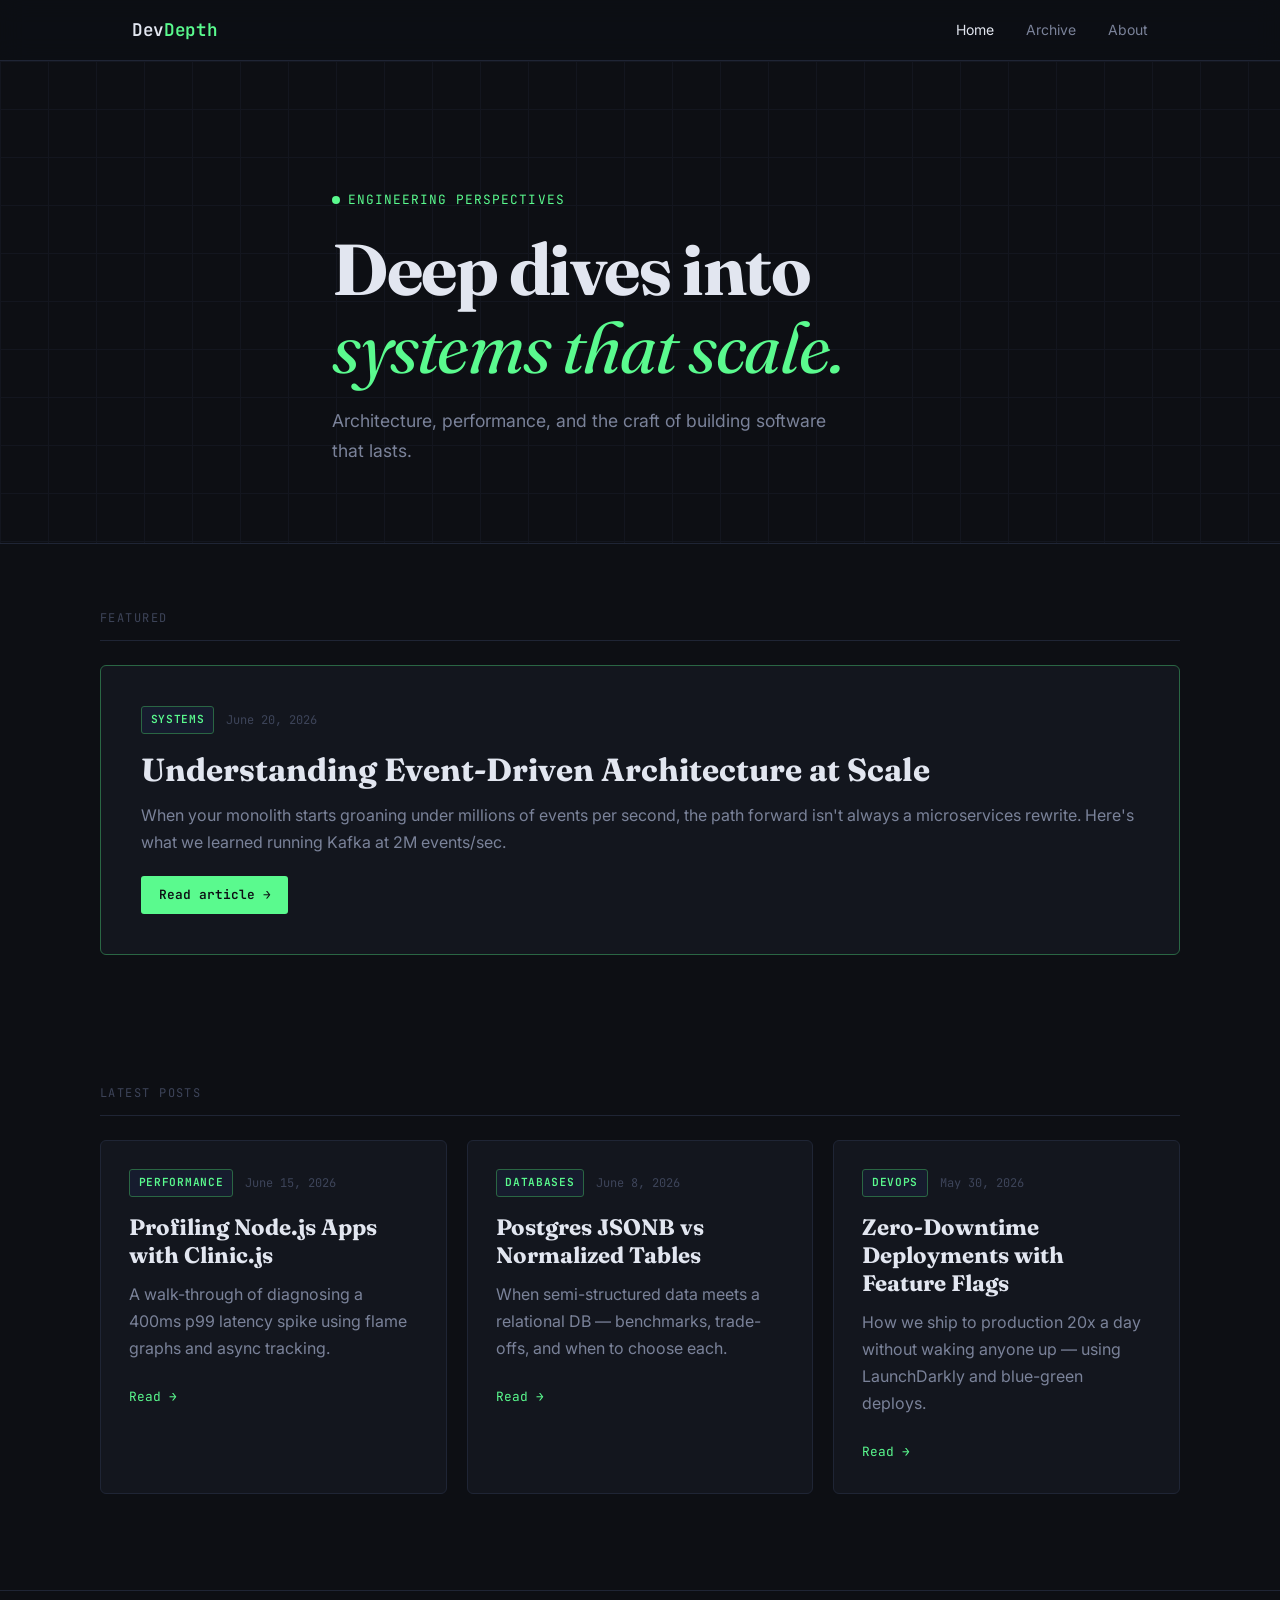
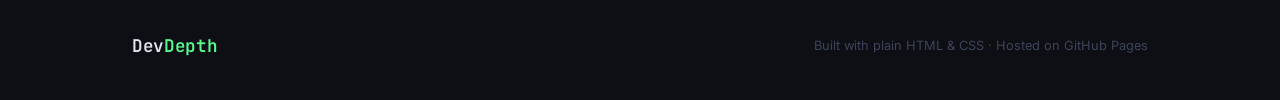
==== index.html @ 4b36f2d3 "draft_Version" ====
<!DOCTYPE html>
<html lang="en">
<head>
  <meta charset="UTF-8" />
  <meta name="viewport" content="width=device-width, initial-scale=1.0" />
  <title>DevDepth — Technical Blog</title>
  <link rel="stylesheet" href="assets/css/main.css" />
  <link rel="preconnect" href="https://fonts.googleapis.com" />
  <link href="https://fonts.googleapis.com/css2?family=JetBrains+Mono:wght@400;600&family=Inter:wght@400;500;600&family=Fraunces:ital,wght@0,700;1,400&display=swap" rel="stylesheet" />
</head>
<body>

  <!-- NAV -->
  <header class="site-header">
    <nav class="nav container">
      <a href="index.html" class="nav-logo">Dev<span>Depth</span></a>
      <ul class="nav-links">
        <li><a href="index.html" class="active">Home</a></li>
        <li><a href="archive.html">Archive</a></li>
        <li><a href="about.html">About</a></li>
      </ul>
    </nav>
  </header>

  <!-- HERO -->
  <section class="hero">
    <div class="container hero-inner">
      <p class="hero-eyebrow"><span class="dot"></span> Engineering perspectives</p>
      <h1 class="hero-title">Deep dives into<br /><em>systems that scale.</em></h1>
      <p class="hero-sub">Architecture, performance, and the craft of building software that lasts.</p>
    </div>
  </section>

  <!-- FEATURED POST -->
  <section class="section container">
    <p class="section-label">Featured</p>
    <article class="post-card post-card--featured">
      <div class="post-card__meta">
        <span class="tag">Systems</span>
        <span class="post-date">June 20, 2026</span>
      </div>
      <h2 class="post-card__title">
        <a href="posts/getting-started.html">Understanding Event-Driven Architecture at Scale</a>
      </h2>
      <p class="post-card__excerpt">
        When your monolith starts groaning under millions of events per second, the path forward isn't always a microservices rewrite. Here's what we learned running Kafka at 2M events/sec.
      </p>
      <a href="posts/getting-started.html" class="btn-read">Read article →</a>
    </article>
  </section>

  <!-- POST GRID -->
  <section class="section container">
    <p class="section-label">Latest posts</p>
    <div class="post-grid" id="post-grid">

      <article class="post-card">
        <div class="post-card__meta">
          <span class="tag">Performance</span>
          <span class="post-date">June 15, 2026</span>
        </div>
        <h3 class="post-card__title"><a href="posts/getting-started.html">Profiling Node.js Apps with Clinic.js</a></h3>
        <p class="post-card__excerpt">A walk-through of diagnosing a 400ms p99 latency spike using flame graphs and async tracking.</p>
        <a href="posts/getting-started.html" class="post-link">Read →</a>
      </article>

      <article class="post-card">
        <div class="post-card__meta">
          <span class="tag">Databases</span>
          <span class="post-date">June 8, 2026</span>
        </div>
        <h3 class="post-card__title"><a href="posts/getting-started.html">Postgres JSONB vs Normalized Tables</a></h3>
        <p class="post-card__excerpt">When semi-structured data meets a relational DB — benchmarks, trade-offs, and when to choose each.</p>
        <a href="posts/getting-started.html" class="post-link">Read →</a>
      </article>

      <article class="post-card">
        <div class="post-card__meta">
          <span class="tag">DevOps</span>
          <span class="post-date">May 30, 2026</span>
        </div>
        <h3 class="post-card__title"><a href="posts/getting-started.html">Zero-Downtime Deployments with Feature Flags</a></h3>
        <p class="post-card__excerpt">How we ship to production 20x a day without waking anyone up — using LaunchDarkly and blue-green deploys.</p>
        <a href="posts/getting-started.html" class="post-link">Read →</a>
      </article>

    </div>
  </section>

  <footer class="site-footer">
    <div class="container footer-inner">
      <span class="nav-logo">Dev<span>Depth</span></span>
      <p>Built with plain HTML &amp; CSS · Hosted on GitHub Pages</p>
    </div>
  </footer>

  <script src="assets/js/main.js"></script>
</body>
</html>
---- assets/css/main.css ----
/* ─── TOKENS ─────────────────────────────────────────────── */
:root {
  --bg:        #0d0f14;
  --bg-card:   #13161e;
  --bg-hover:  #1a1e29;
  --border:    #1f2535;
  --accent:    #5afa8e;   /* terminal green — the signature */
  --accent-dim:#2a6644;
  --text:      #e2e6f0;
  --text-muted:#7a8299;
  --text-faint:#3d4459;
  --tag-bg:    #161c2e;

  --font-display: 'Fraunces', Georgia, serif;
  --font-body:    'Inter', system-ui, sans-serif;
  --font-mono:    'JetBrains Mono', 'Fira Code', monospace;

  --radius: 6px;
  --max-w:  1080px;
  --gap:    clamp(1rem, 3vw, 2rem);
}

/* ─── RESET ──────────────────────────────────────────────── */
*, *::before, *::after { box-sizing: border-box; margin: 0; padding: 0; }
html { scroll-behavior: smooth; }
body {
  background: var(--bg);
  color: var(--text);
  font-family: var(--font-body);
  font-size: 1rem;
  line-height: 1.7;
  -webkit-font-smoothing: antialiased;
}
a { color: inherit; text-decoration: none; }
img, video { max-width: 100%; display: block; }

/* ─── LAYOUT ─────────────────────────────────────────────── */
.container { max-width: var(--max-w); margin: 0 auto; padding: 0 var(--gap); }
.section    { padding: 4rem 0; }

/* ─── NAV ────────────────────────────────────────────────── */
.site-header {
  position: sticky; top: 0; z-index: 100;
  border-bottom: 1px solid var(--border);
  background: rgba(13,15,20,.85);
  backdrop-filter: blur(12px);
}
.nav {
  display: flex; align-items: center; justify-content: space-between;
  height: 60px;
}
.nav-logo {
  font-family: var(--font-mono);
  font-weight: 600;
  font-size: 1.1rem;
  letter-spacing: -.02em;
  color: var(--text);
}
.nav-logo span { color: var(--accent); }
.nav-links { display: flex; gap: 2rem; list-style: none; }
.nav-links a {
  font-size: .875rem;
  color: var(--text-muted);
  transition: color .2s;
}
.nav-links a:hover,
.nav-links a.active { color: var(--text); }

/* ─── HERO ───────────────────────────────────────────────── */
.hero {
  padding: clamp(4rem, 10vw, 8rem) 0 clamp(3rem, 6vw, 5rem);
  border-bottom: 1px solid var(--border);
  position: relative;
  overflow: hidden;
}
/* subtle grid texture — the one aesthetic risk */
.hero::before {
  content: '';
  position: absolute; inset: 0;
  background-image:
    linear-gradient(var(--border) 1px, transparent 1px),
    linear-gradient(90deg, var(--border) 1px, transparent 1px);
  background-size: 48px 48px;
  opacity: .35;
  pointer-events: none;
}
.hero-inner { position: relative; max-width: 680px; }
.hero-eyebrow {
  display: flex; align-items: center; gap: .5rem;
  font-family: var(--font-mono);
  font-size: .8rem;
  color: var(--accent);
  letter-spacing: .08em;
  text-transform: uppercase;
  margin-bottom: 1.25rem;
}
.dot {
  width: 8px; height: 8px; border-radius: 50%;
  background: var(--accent);
  animation: pulse 2s ease-in-out infinite;
}
@keyframes pulse {
  0%, 100% { opacity: 1; transform: scale(1); }
  50%       { opacity: .5; transform: scale(.8); }
}
.hero-title {
  font-family: var(--font-display);
  font-size: clamp(2.5rem, 6vw, 4.5rem);
  font-weight: 700;
  line-height: 1.08;
  letter-spacing: -.02em;
  color: var(--text);
  margin-bottom: 1.25rem;
}
.hero-title em {
  font-style: italic;
  font-weight: 400;
  color: var(--accent);
}
.hero-sub {
  font-size: 1.1rem;
  color: var(--text-muted);
  max-width: 500px;
}

/* ─── SECTION LABEL ──────────────────────────────────────── */
.section-label {
  font-family: var(--font-mono);
  font-size: .75rem;
  letter-spacing: .12em;
  text-transform: uppercase;
  color: var(--text-faint);
  margin-bottom: 1.5rem;
  padding-bottom: .75rem;
  border-bottom: 1px solid var(--border);
}

/* ─── TAGS ───────────────────────────────────────────────── */
.tag {
  display: inline-block;
  font-family: var(--font-mono);
  font-size: .7rem;
  font-weight: 600;
  letter-spacing: .06em;
  text-transform: uppercase;
  padding: .2rem .55rem;
  border-radius: 3px;
  background: var(--tag-bg);
  color: var(--accent);
  border: 1px solid var(--accent-dim);
}

/* ─── POST CARDS ─────────────────────────────────────────── */
.post-card {
  background: var(--bg-card);
  border: 1px solid var(--border);
  border-radius: var(--radius);
  padding: 1.75rem;
  transition: border-color .2s, background .2s, transform .2s;
}
.post-card:hover {
  border-color: var(--accent-dim);
  background: var(--bg-hover);
  transform: translateY(-2px);
}
.post-card--featured {
  border-color: var(--accent-dim);
  padding: 2.5rem;
  margin-bottom: 0;
}
.post-card__meta {
  display: flex; align-items: center; gap: .75rem;
  margin-bottom: 1rem;
}
.post-date {
  font-family: var(--font-mono);
  font-size: .75rem;
  color: var(--text-faint);
}
.post-card__title {
  font-family: var(--font-display);
  font-size: 1.4rem;
  font-weight: 700;
  line-height: 1.25;
  margin-bottom: .75rem;
}
.post-card--featured .post-card__title { font-size: clamp(1.5rem, 3vw, 2rem); }
.post-card__title a { transition: color .2s; }
.post-card__title a:hover { color: var(--accent); }
.post-card__excerpt { color: var(--text-muted); margin-bottom: 1.25rem; }

.btn-read {
  display: inline-block;
  font-family: var(--font-mono);
  font-size: .8rem;
  font-weight: 600;
  color: var(--bg);
  background: var(--accent);
  padding: .5rem 1.1rem;
  border-radius: 3px;
  transition: opacity .2s;
}
.btn-read:hover { opacity: .85; }

.post-link {
  font-family: var(--font-mono);
  font-size: .8rem;
  color: var(--accent);
  transition: letter-spacing .2s;
}
.post-link:hover { letter-spacing: .04em; }

/* ─── POST GRID ──────────────────────────────────────────── */
.post-grid {
  display: grid;
  grid-template-columns: repeat(auto-fill, minmax(300px, 1fr));
  gap: 1.25rem;
}

/* ─── FOOTER ─────────────────────────────────────────────── */
.site-footer {
  border-top: 1px solid var(--border);
  padding: 2.5rem 0;
  margin-top: 2rem;
}
.footer-inner {
  display: flex; align-items: center; justify-content: space-between;
  flex-wrap: wrap; gap: 1rem;
}
.footer-inner p { font-size: .8rem; color: var(--text-faint); }

/* ─── ARTICLE PAGE ───────────────────────────────────────── */
.article-header {
  padding: 4rem 0 2.5rem;
  border-bottom: 1px solid var(--border);
}
.article-header .tag { margin-bottom: 1rem; display: inline-block; }
.article-title {
  font-family: var(--font-display);
  font-size: clamp(2rem, 5vw, 3.2rem);
  font-weight: 700;
  line-height: 1.12;
  letter-spacing: -.02em;
  margin-bottom: 1rem;
}
.article-meta {
  display: flex; align-items: center; gap: 1.5rem;
  font-family: var(--font-mono);
  font-size: .8rem;
  color: var(--text-muted);
}

/* ─── ARTICLE BODY ───────────────────────────────────────── */
.article-body {
  max-width: 680px;
  margin: 0 auto;
  padding: 3rem var(--gap);
}
.article-body h2 {
  font-family: var(--font-display);
  font-size: 1.6rem;
  margin: 2.5rem 0 .75rem;
  color: var(--text);
}
.article-body h3 {
  font-family: var(--font-display);
  font-size: 1.2rem;
  margin: 2rem 0 .5rem;
  color: var(--text);
}
.article-body p { color: var(--text-muted); margin-bottom: 1.25rem; }
.article-body a { color: var(--accent); text-decoration: underline; text-underline-offset: 3px; }
.article-body ul, .article-body ol { padding-left: 1.5rem; color: var(--text-muted); margin-bottom: 1.25rem; }
.article-body li { margin-bottom: .4rem; }

/* ─── CODE BLOCKS ────────────────────────────────────────── */
.article-body pre {
  background: #090b10;
  border: 1px solid var(--border);
  border-left: 3px solid var(--accent);
  border-radius: var(--radius);
  padding: 1.5rem;
  overflow-x: auto;
  margin: 1.5rem 0;
  position: relative;
}
.article-body pre code {
  font-family: var(--font-mono);
  font-size: .875rem;
  color: #b8c4e0;
  line-height: 1.65;
}
.article-body code:not(pre code) {
  font-family: var(--font-mono);
  font-size: .85em;
  background: #0e1118;
  border: 1px solid var(--border);
  padding: .15em .4em;
  border-radius: 3px;
  color: var(--accent);
}

/* Copy button on code blocks */
.code-wrap { position: relative; }
.copy-btn {
  position: absolute; top: .75rem; right: .75rem;
  font-family: var(--font-mono);
  font-size: .7rem;
  background: var(--bg-hover);
  border: 1px solid var(--border);
  color: var(--text-muted);
  padding: .25rem .6rem;
  border-radius: 3px;
  cursor: pointer;
  transition: color .2s, border-color .2s;
}
.copy-btn:hover { color: var(--accent); border-color: var(--accent-dim); }

/* ─── MEDIA EMBEDS ───────────────────────────────────────── */
.article-body .media-block {
  margin: 2rem 0;
  border-radius: var(--radius);
  overflow: hidden;
  border: 1px solid var(--border);
}
.article-body .media-block img {
  width: 100%;
  object-fit: cover;
}
.article-body .media-block video {
  width: 100%;
  display: block;
  background: #000;
}
.media-caption {
  font-family: var(--font-mono);
  font-size: .75rem;
  color: var(--text-faint);
  padding: .6rem 1rem;
  background: var(--bg-card);
  border-top: 1px solid var(--border);
}
/* Responsive video embed (YouTube/Vimeo) */
.video-embed {
  position: relative;
  padding-bottom: 56.25%;
  height: 0;
  overflow: hidden;
  border-radius: var(--radius);
  border: 1px solid var(--border);
  margin: 2rem 0;
}
.video-embed iframe {
  position: absolute;
  top: 0; left: 0;
  width: 100%; height: 100%;
  border: 0;
}

/* ─── ARCHIVE / ABOUT ────────────────────────────────────── */
.page-header {
  padding: 4rem 0 2.5rem;
  border-bottom: 1px solid var(--border);
}
.page-title {
  font-family: var(--font-display);
  font-size: clamp(2rem, 4vw, 3rem);
  font-weight: 700;
}
.archive-list { list-style: none; padding: 0; }
.archive-item {
  display: flex; align-items: baseline;
  gap: 1rem;
  padding: 1.1rem 0;
  border-bottom: 1px solid var(--border);
  transition: padding-left .2s;
}
.archive-item:hover { padding-left: .5rem; }
.archive-item time {
  font-family: var(--font-mono);
  font-size: .75rem;
  color: var(--text-faint);
  min-width: 90px;
}
.archive-item a { font-size: 1rem; transition: color .2s; }
.archive-item a:hover { color: var(--accent); }

/* ─── RESPONSIVE ─────────────────────────────────────────── */
@media (max-width: 600px) {
  .nav-links { gap: 1.25rem; }
  .post-card--featured { padding: 1.5rem; }
  .footer-inner { flex-direction: column; }
  .post-grid { grid-template-columns: 1fr; }
}

@media (prefers-reduced-motion: reduce) {
  *, *::before, *::after { animation: none !important; transition: none !important; }
}
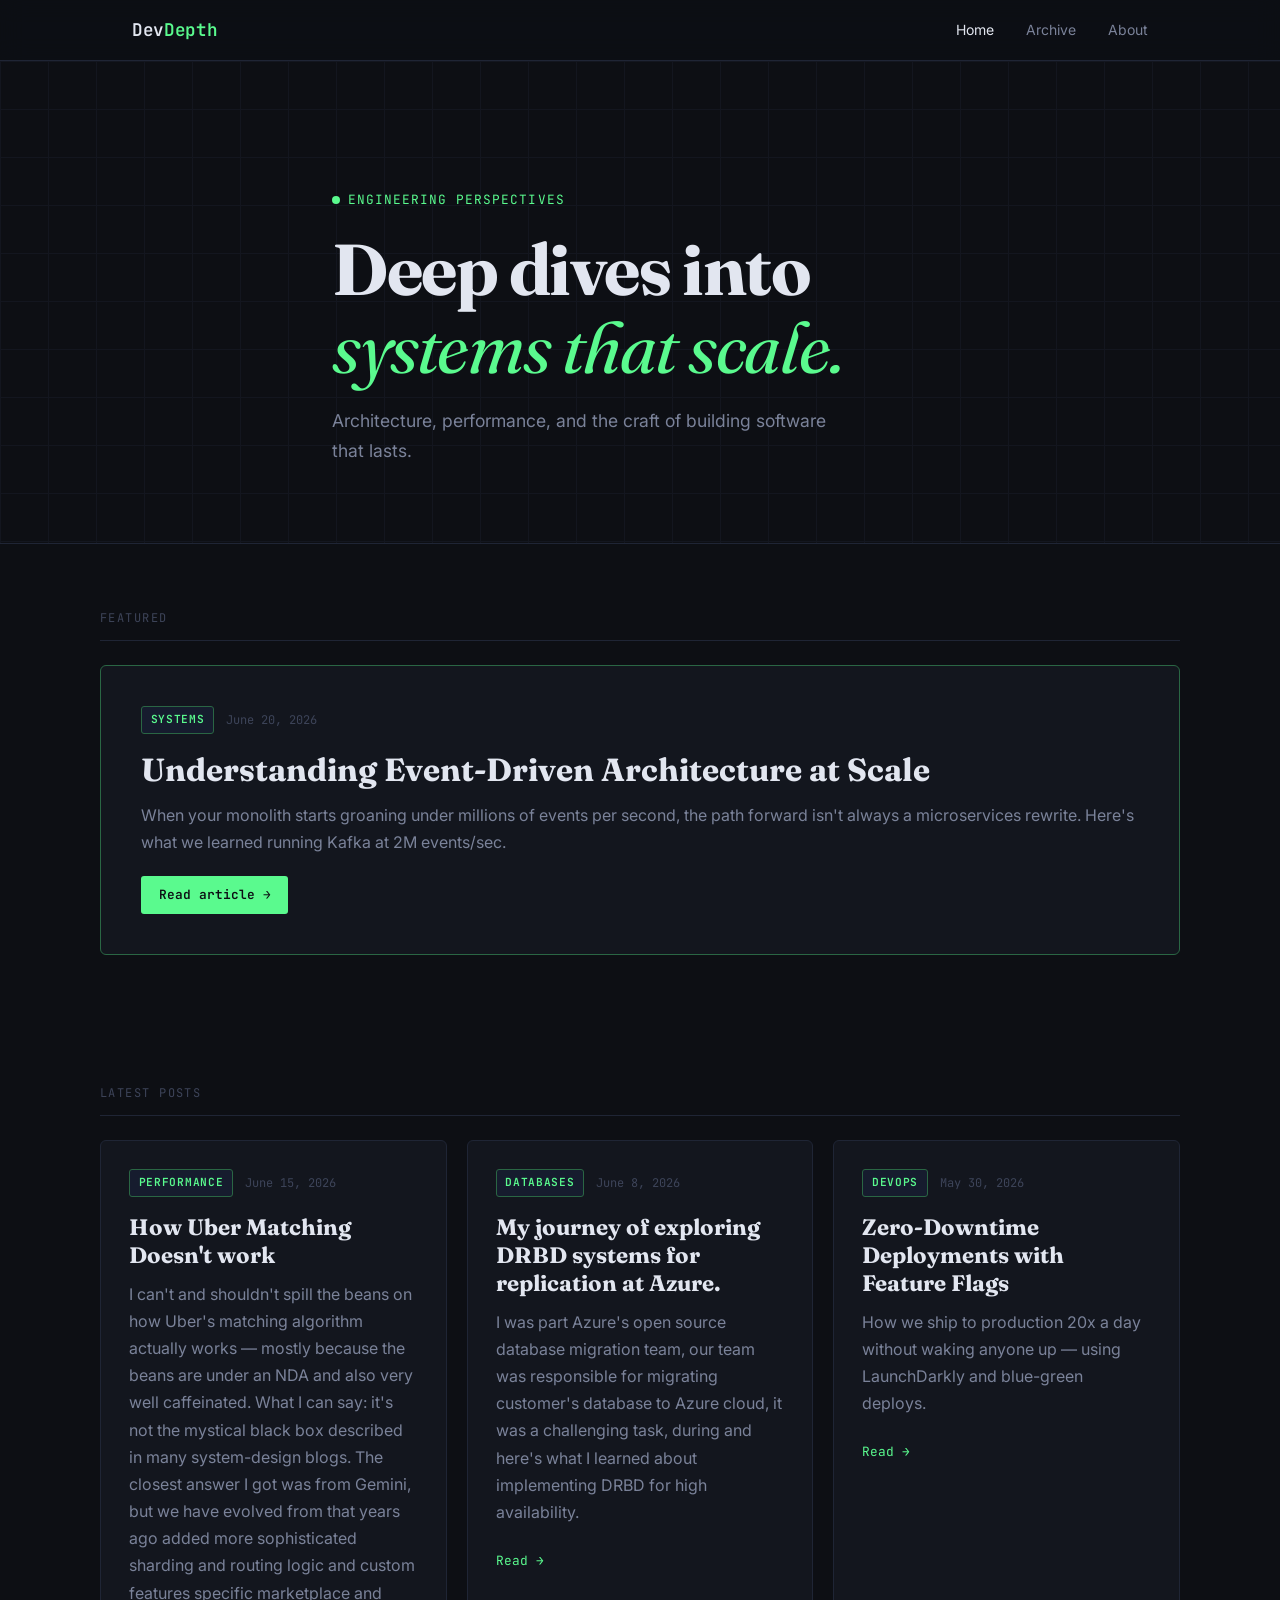
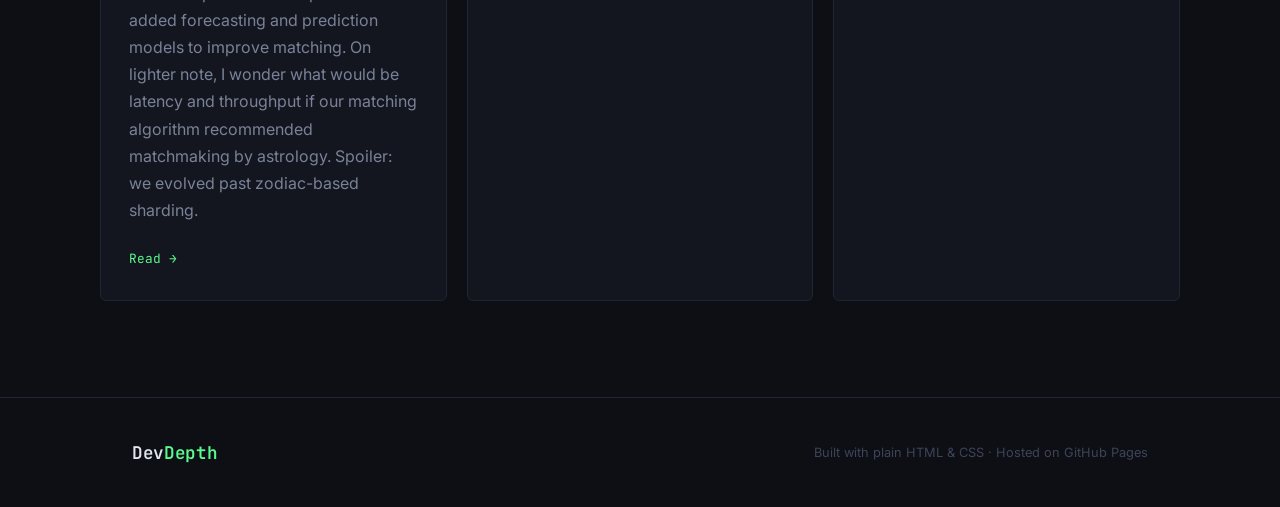
==== commit 4efc801d: "uber bog" ====
--- a/index.html
+++ b/index.html
@@ -59,8 +59,9 @@
           <span class="tag">Performance</span>
           <span class="post-date">June 15, 2026</span>
         </div>
-        <h3 class="post-card__title"><a href="posts/getting-started.html">Profiling Node.js Apps with Clinic.js</a></h3>
-        <p class="post-card__excerpt">A walk-through of diagnosing a 400ms p99 latency spike using flame graphs and async tracking.</p>
+        <h3 class="post-card__title"><a href="posts/getting-started.html">How Uber Matching Doesn't work</a></h3>
+        <p class="post-card__excerpt">I can't and shouldn't spill the beans on how Uber's matching algorithm actually works — mostly because the beans are under an NDA and also very well caffeinated. What I can say: it's not the mystical black box described in many system-design blogs. The closest answer I got was from Gemini, but we have evolved from that years ago added more sophisticated sharding and routing logic and custom features specific marketplace and added forecasting and prediction models to improve matching.
+          On lighter note, I wonder what would be latency and throughput if our matching algorithm recommended matchmaking by astrology. Spoiler: we evolved past zodiac-based sharding.</p>
         <a href="posts/getting-started.html" class="post-link">Read →</a>
       </article>
 
@@ -69,8 +70,10 @@
           <span class="tag">Databases</span>
           <span class="post-date">June 8, 2026</span>
         </div>
-        <h3 class="post-card__title"><a href="posts/getting-started.html">Postgres JSONB vs Normalized Tables</a></h3>
-        <p class="post-card__excerpt">When semi-structured data meets a relational DB — benchmarks, trade-offs, and when to choose each.</p>
+        <h3 class="post-card__title"><a href="posts/getting-started.html">My journey of exploring DRBD systems for replication at Azure.</a></h3>
+        <p class="post-card__excerpt">I was part Azure's open source database migration team, our team was responsible for migrating customer's database to Azure cloud, it was a challenging task,
+        during 
+          and here's what I learned about implementing DRBD for high availability.</p>
         <a href="posts/getting-started.html" class="post-link">Read →</a>
       </article>
 
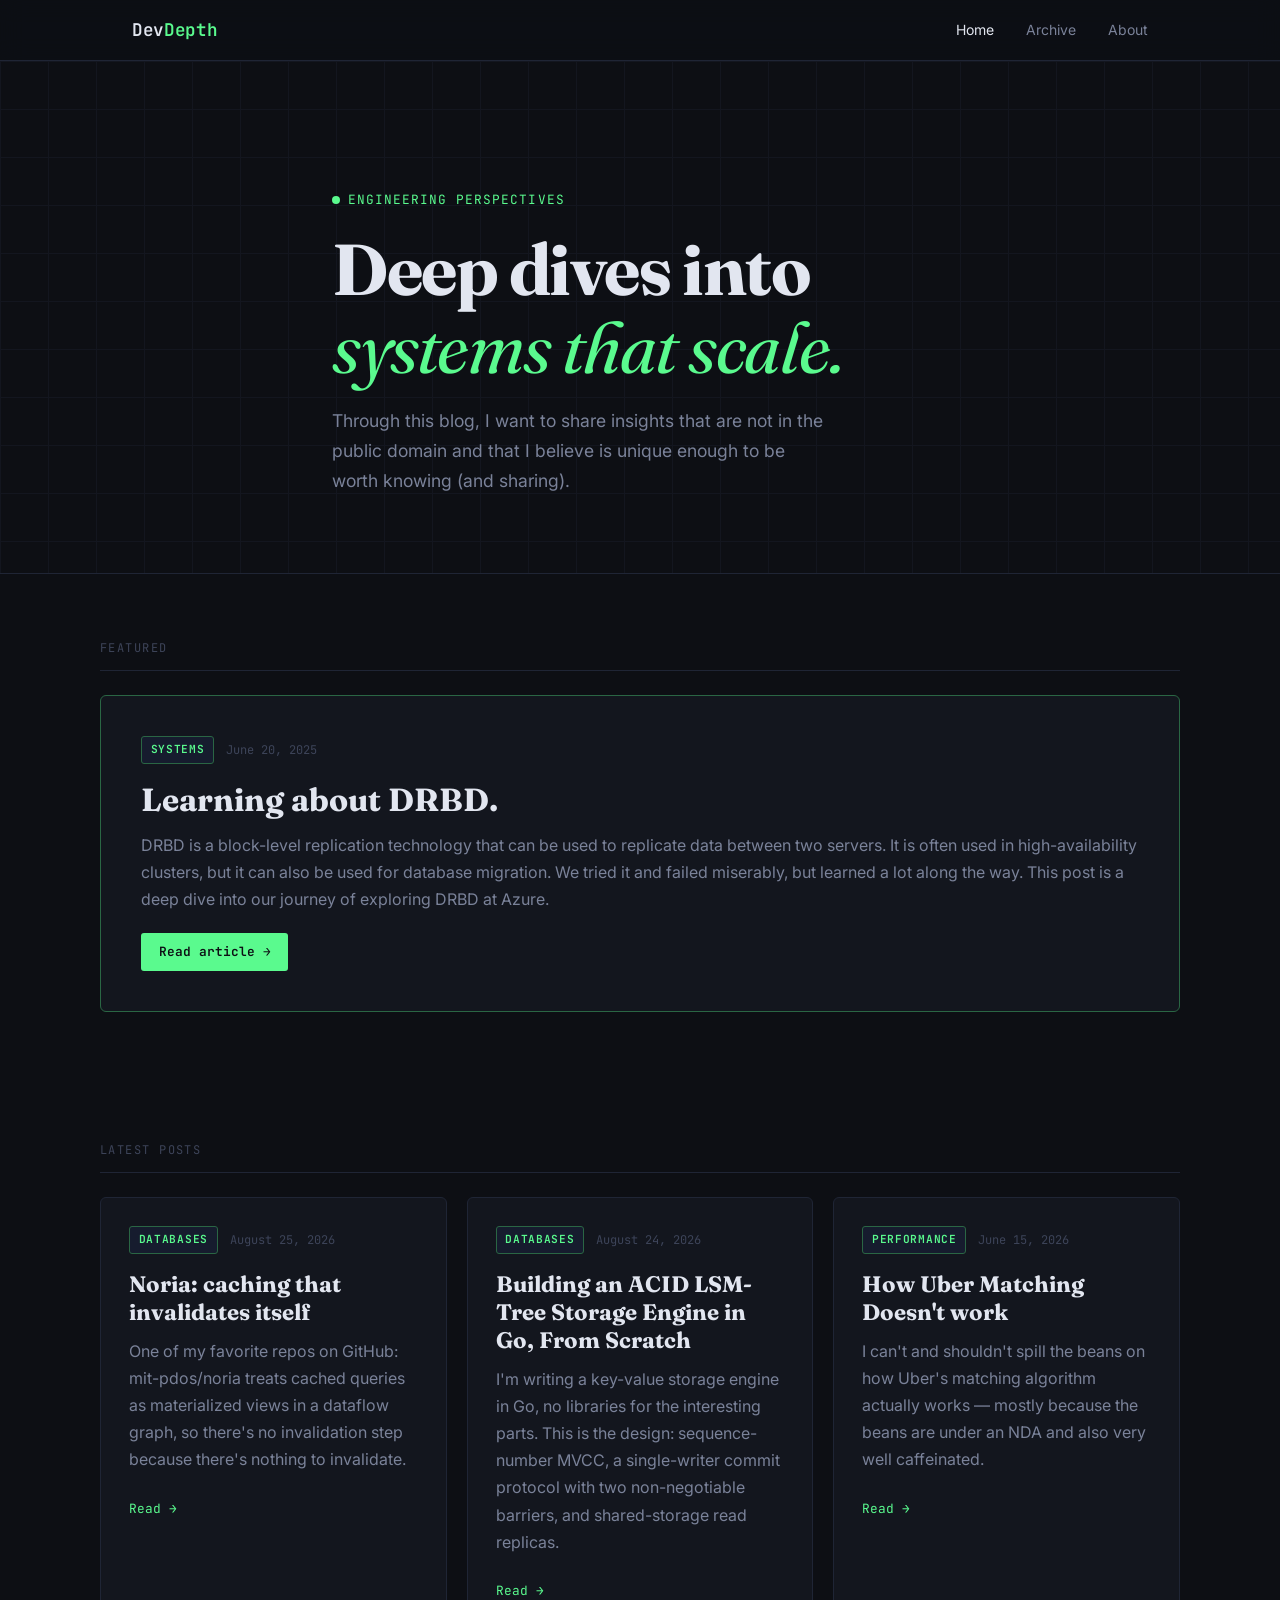
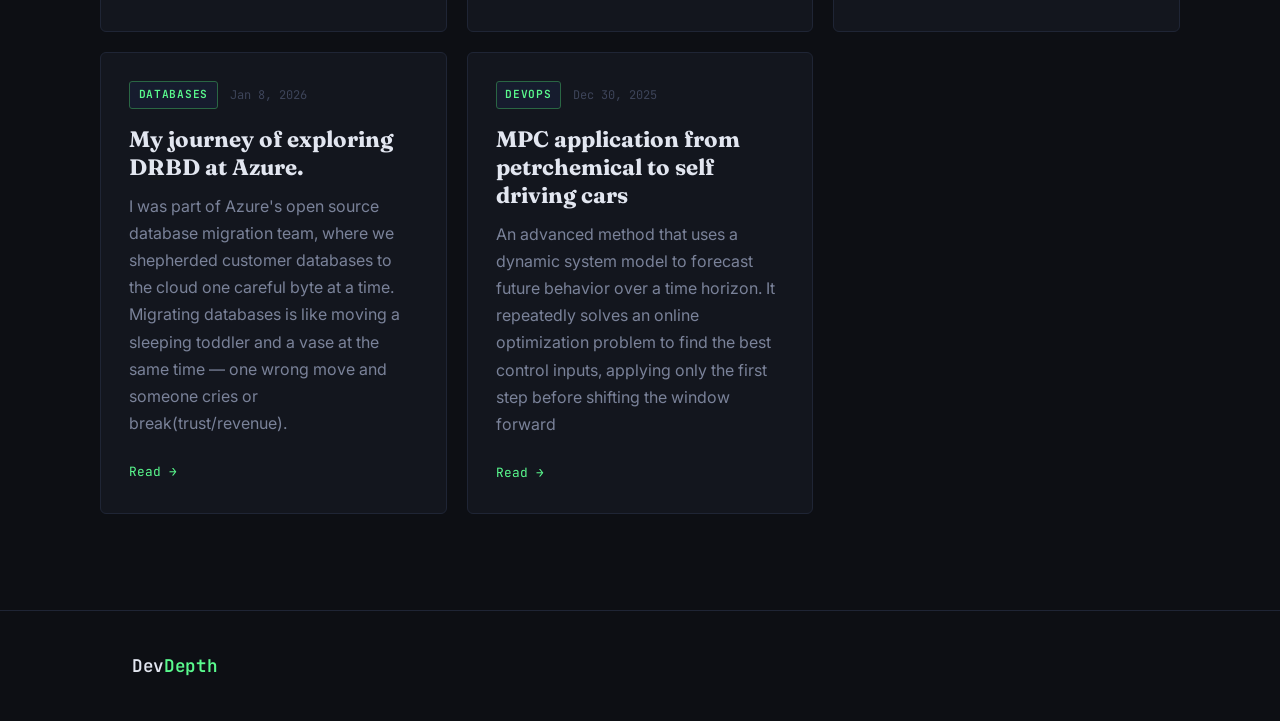
==== commit 939207a3: "move blog to github" ====
--- a/index.html
+++ b/index.html
@@ -4,10 +4,23 @@
   <meta charset="UTF-8" />
   <meta name="viewport" content="width=device-width, initial-scale=1.0" />
   <title>DevDepth — Technical Blog</title>
+  <link rel="icon" type="image/png" sizes="32x32" href="assets/favicon-32.png" />
+  <link rel="apple-touch-icon" sizes="180x180" href="assets/favicon-180.png" />
+  <meta property="og:title" content="DevDepth — Technical Blog" />
+  <meta property="og:type" content="website" />
+  <meta property="og:url" content="https://sumitdvlp.github.io/" />
+  <meta property="og:image" content="https://sumitdvlp.github.io/assets/og-image.png" />
+  <meta name="twitter:card" content="summary_large_image" />
+  <meta name="twitter:image" content="https://sumitdvlp.github.io/assets/og-image.png" />
   <link rel="stylesheet" href="assets/css/main.css" />
   <link rel="preconnect" href="https://fonts.googleapis.com" />
   <link href="https://fonts.googleapis.com/css2?family=JetBrains+Mono:wght@400;600&family=Inter:wght@400;500;600&family=Fraunces:ital,wght@0,700;1,400&display=swap" rel="stylesheet" />
 </head>
+<script async
+        src="/assets/attn.js"
+        data-site="awe312fe"
+        data-endpoint="https://outskirts-dimmed-unbiased.ngrok-free.dev/count"></script>
+
 <body>
 
   <!-- NAV -->
@@ -27,7 +40,7 @@
     <div class="container hero-inner">
       <p class="hero-eyebrow"><span class="dot"></span> Engineering perspectives</p>
       <h1 class="hero-title">Deep dives into<br /><em>systems that scale.</em></h1>
-      <p class="hero-sub">Architecture, performance, and the craft of building software that lasts.</p>
+      <p class="hero-sub">Through this blog, I want to share insights that are not in the public domain and that I believe is unique enough to be worth knowing (and sharing).</p>
     </div>
   </section>
 
@@ -37,15 +50,15 @@
     <article class="post-card post-card--featured">
       <div class="post-card__meta">
         <span class="tag">Systems</span>
-        <span class="post-date">June 20, 2026</span>
+        <span class="post-date">June 20, 2025</span>
       </div>
       <h2 class="post-card__title">
-        <a href="posts/getting-started.html">Understanding Event-Driven Architecture at Scale</a>
+        <a href="posts/all_about_drbd.html">Learning about DRBD.</a>
       </h2>
       <p class="post-card__excerpt">
-        When your monolith starts groaning under millions of events per second, the path forward isn't always a microservices rewrite. Here's what we learned running Kafka at 2M events/sec.
+        DRBD is a block-level replication technology that can be used to replicate data between two servers. It is often used in high-availability clusters, but it can also be used for database migration. We tried it and failed miserably, but learned a lot along the way. This post is a deep dive into our journey of exploring DRBD at Azure.
       </p>
-      <a href="posts/getting-started.html" class="btn-read">Read article →</a>
+      <a href="posts/all_about_drbd.html" class="btn-read">Read article →</a>
     </article>
   </section>
 
@@ -56,35 +69,54 @@
 
       <article class="post-card">
         <div class="post-card__meta">
-          <span class="tag">Performance</span>
-          <span class="post-date">June 15, 2026</span>
+          <span class="tag">Databases</span>
+          <span class="post-date">August 25, 2026</span>
         </div>
-        <h3 class="post-card__title"><a href="posts/getting-started.html">How Uber Matching Doesn't work</a></h3>
-        <p class="post-card__excerpt">I can't and shouldn't spill the beans on how Uber's matching algorithm actually works — mostly because the beans are under an NDA and also very well caffeinated. What I can say: it's not the mystical black box described in many system-design blogs. The closest answer I got was from Gemini, but we have evolved from that years ago added more sophisticated sharding and routing logic and custom features specific marketplace and added forecasting and prediction models to improve matching.
-          On lighter note, I wonder what would be latency and throughput if our matching algorithm recommended matchmaking by astrology. Spoiler: we evolved past zodiac-based sharding.</p>
-        <a href="posts/getting-started.html" class="post-link">Read →</a>
+        <h3 class="post-card__title"><a href="posts/noria-dataflow.html">Noria: caching that invalidates itself</a></h3>
+        <p class="post-card__excerpt">One of my favorite repos on GitHub: mit-pdos/noria treats cached queries as materialized views in a dataflow graph, so there's no invalidation step because there's nothing to invalidate.</p>
+        <a href="posts/noria-dataflow.html" class="post-link">Read →</a>
       </article>
 
       <article class="post-card">
         <div class="post-card__meta">
           <span class="tag">Databases</span>
-          <span class="post-date">June 8, 2026</span>
+          <span class="post-date">August 24, 2026</span>
         </div>
-        <h3 class="post-card__title"><a href="posts/getting-started.html">My journey of exploring DRBD systems for replication at Azure.</a></h3>
-        <p class="post-card__excerpt">I was part Azure's open source database migration team, our team was responsible for migrating customer's database to Azure cloud, it was a challenging task,
-        during 
-          and here's what I learned about implementing DRBD for high availability.</p>
-        <a href="posts/getting-started.html" class="post-link">Read →</a>
+        <h3 class="post-card__title"><a href="posts/lsm-tree-engine.html">Building an ACID LSM-Tree Storage Engine in Go, From Scratch</a></h3>
+        <p class="post-card__excerpt">I'm writing a key-value storage engine in Go, no libraries for the interesting parts. This is the design: sequence-number MVCC, a single-writer commit protocol with two non-negotiable barriers, and shared-storage read replicas.</p>
+        <a href="posts/lsm-tree-engine.html" class="post-link">Read →</a>
+      </article>
+
+      <article class="post-card">
+        <div class="post-card__meta">
+          <span class="tag">Performance</span>
+          <span class="post-date">June 15, 2026</span>
+        </div>
+        <h3 class="post-card__title"><a href="posts/uber_matching.html">How Uber Matching Doesn't work</a></h3>
+        <p class="post-card__excerpt">I can't and shouldn't spill the beans on how Uber's matching algorithm actually works — mostly because the beans are under an NDA and also very well caffeinated.</p>
+        <a href="posts/uber_matching.html" class="post-link">Read →</a>
+      </article>
+
+      <article class="post-card">
+        <div class="post-card__meta">
+          <span class="tag">Databases</span>
+          <span class="post-date">Jan 8, 2026</span>
+        </div>
+        <h3 class="post-card__title"><a href="posts/drbd-exploration.html">My journey of exploring DRBD at Azure.</a></h3>
+        <p class="post-card__excerpt">I was part of Azure's open source database migration team, where we shepherded customer databases to the cloud one careful byte at a time. Migrating databases is like moving a sleeping toddler and a vase at the same time — one wrong move and someone cries or break(trust/revenue).
+        
+    </p>
+        <a href="posts/drbd-exploration.html" class="post-link">Read →</a>
       </article>
 
       <article class="post-card">
         <div class="post-card__meta">
           <span class="tag">DevOps</span>
-          <span class="post-date">May 30, 2026</span>
+          <span class="post-date">Dec 30, 2025</span>
         </div>
-        <h3 class="post-card__title"><a href="posts/getting-started.html">Zero-Downtime Deployments with Feature Flags</a></h3>
-        <p class="post-card__excerpt">How we ship to production 20x a day without waking anyone up — using LaunchDarkly and blue-green deploys.</p>
-        <a href="posts/getting-started.html" class="post-link">Read →</a>
+        <h3 class="post-card__title"><a href="posts/mpc.html">MPC application from petrchemical to self driving cars</a></h3>
+        <p class="post-card__excerpt">An advanced method that uses a dynamic system model to forecast future behavior over a time horizon. It repeatedly solves an online optimization problem to find the best control inputs, applying only the first step before shifting the window forward</p>
+        <a href="posts/mpc.html" class="post-link">Read →</a>
       </article>
 
     </div>
@@ -93,10 +125,12 @@
   <footer class="site-footer">
     <div class="container footer-inner">
       <span class="nav-logo">Dev<span>Depth</span></span>
-      <p>Built with plain HTML &amp; CSS · Hosted on GitHub Pages</p>
+      
     </div>
   </footer>
 
   <script src="assets/js/main.js"></script>
+  <script data-goatcounter="https://sumitsr71.goatcounter.com/count"
+        async src="//gc.zgo.at/count.js"></script>
 </body>
 </html>
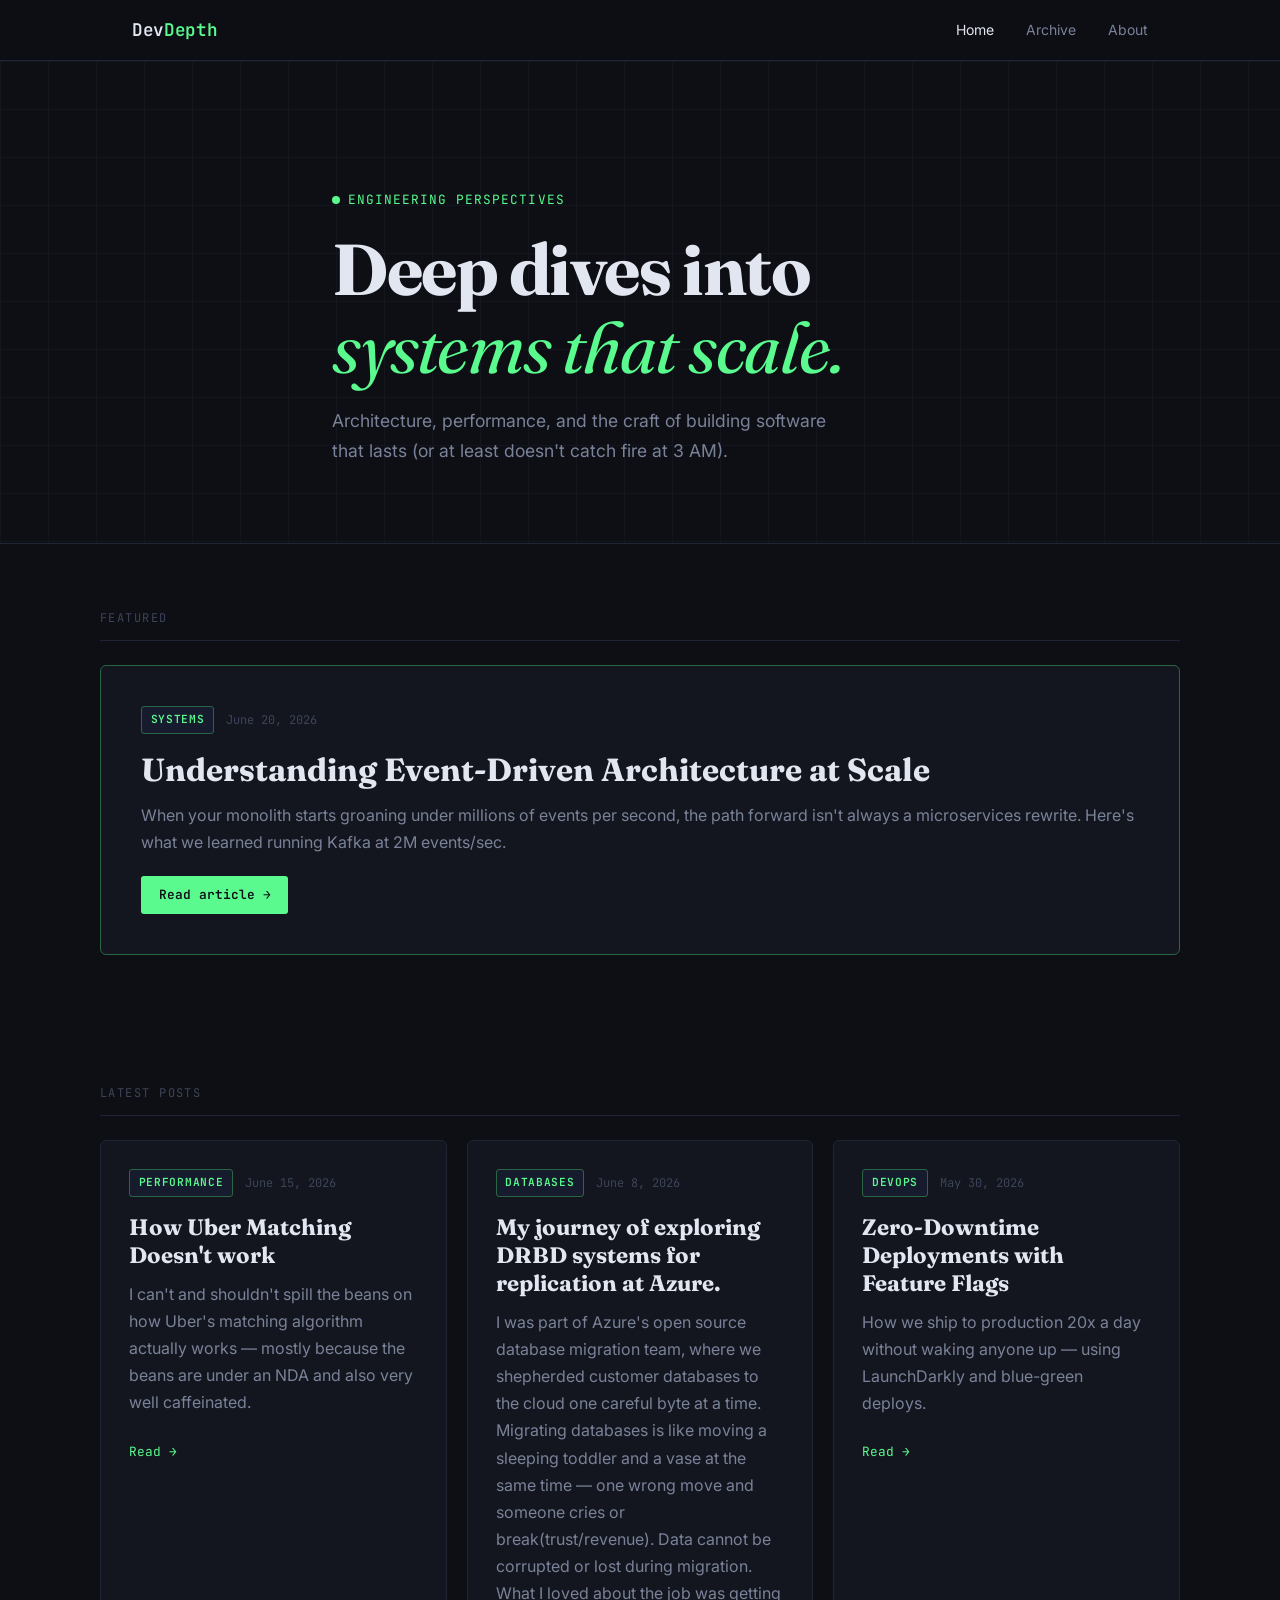
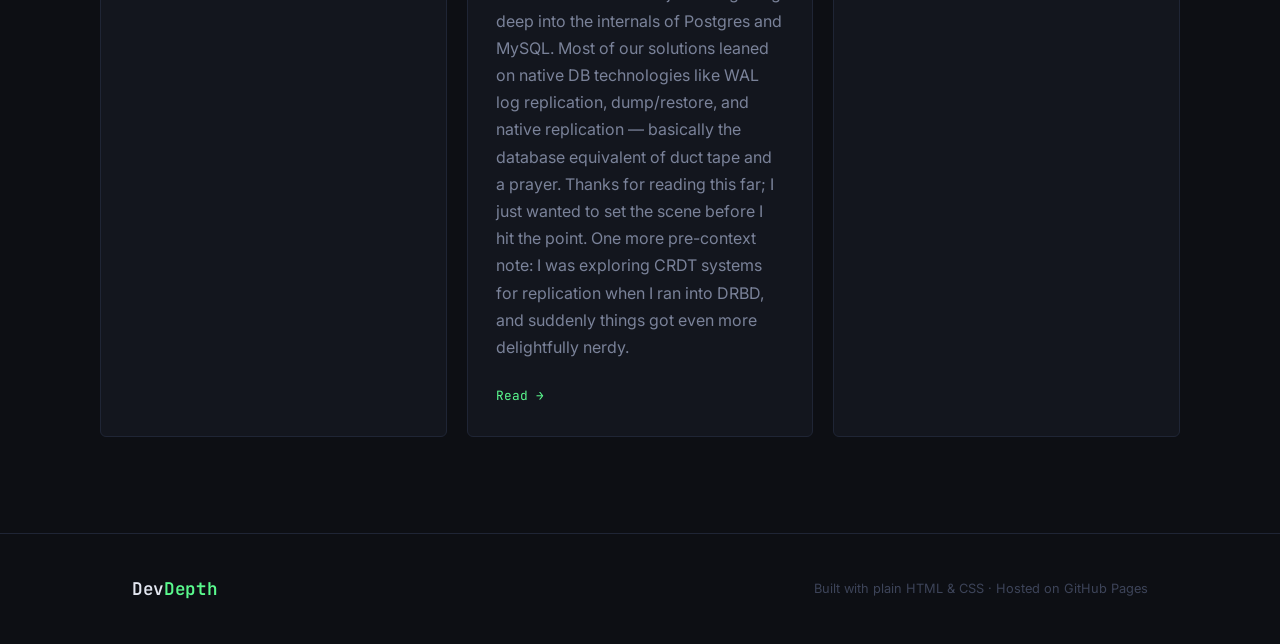
==== commit 2d555529: "drbd" ====
--- a/index.html
+++ b/index.html
@@ -4,23 +4,10 @@
   <meta charset="UTF-8" />
   <meta name="viewport" content="width=device-width, initial-scale=1.0" />
   <title>DevDepth — Technical Blog</title>
-  <link rel="icon" type="image/png" sizes="32x32" href="assets/favicon-32.png" />
-  <link rel="apple-touch-icon" sizes="180x180" href="assets/favicon-180.png" />
-  <meta property="og:title" content="DevDepth — Technical Blog" />
-  <meta property="og:type" content="website" />
-  <meta property="og:url" content="https://sumitdvlp.github.io/" />
-  <meta property="og:image" content="https://sumitdvlp.github.io/assets/og-image.png" />
-  <meta name="twitter:card" content="summary_large_image" />
-  <meta name="twitter:image" content="https://sumitdvlp.github.io/assets/og-image.png" />
   <link rel="stylesheet" href="assets/css/main.css" />
   <link rel="preconnect" href="https://fonts.googleapis.com" />
   <link href="https://fonts.googleapis.com/css2?family=JetBrains+Mono:wght@400;600&family=Inter:wght@400;500;600&family=Fraunces:ital,wght@0,700;1,400&display=swap" rel="stylesheet" />
 </head>
-<script async
-        src="/assets/attn.js"
-        data-site="awe312fe"
-        data-endpoint="https://outskirts-dimmed-unbiased.ngrok-free.dev/count"></script>
-
 <body>
 
   <!-- NAV -->
@@ -40,7 +27,7 @@
     <div class="container hero-inner">
       <p class="hero-eyebrow"><span class="dot"></span> Engineering perspectives</p>
       <h1 class="hero-title">Deep dives into<br /><em>systems that scale.</em></h1>
-      <p class="hero-sub">Through this blog, I want to share insights that are not in the public domain and that I believe is unique enough to be worth knowing (and sharing).</p>
+      <p class="hero-sub">Architecture, performance, and the craft of building software that lasts (or at least doesn't catch fire at 3 AM).</p>
     </div>
   </section>
 
@@ -50,15 +37,15 @@
     <article class="post-card post-card--featured">
       <div class="post-card__meta">
         <span class="tag">Systems</span>
-        <span class="post-date">June 20, 2025</span>
+        <span class="post-date">June 20, 2026</span>
       </div>
       <h2 class="post-card__title">
-        <a href="posts/all_about_drbd.html">Learning about DRBD.</a>
+        <a href="posts/getting-started.html">Understanding Event-Driven Architecture at Scale</a>
       </h2>
       <p class="post-card__excerpt">
-        DRBD is a block-level replication technology that can be used to replicate data between two servers. It is often used in high-availability clusters, but it can also be used for database migration. We tried it and failed miserably, but learned a lot along the way. This post is a deep dive into our journey of exploring DRBD at Azure.
+        When your monolith starts groaning under millions of events per second, the path forward isn't always a microservices rewrite. Here's what we learned running Kafka at 2M events/sec.
       </p>
-      <a href="posts/all_about_drbd.html" class="btn-read">Read article →</a>
+      <a href="posts/getting-started.html" class="btn-read">Read article →</a>
     </article>
   </section>
 
@@ -69,30 +56,10 @@
 
       <article class="post-card">
         <div class="post-card__meta">
-          <span class="tag">Databases</span>
-          <span class="post-date">August 25, 2026</span>
-        </div>
-        <h3 class="post-card__title"><a href="posts/noria-dataflow.html">Noria: caching that invalidates itself</a></h3>
-        <p class="post-card__excerpt">One of my favorite repos on GitHub: mit-pdos/noria treats cached queries as materialized views in a dataflow graph, so there's no invalidation step because there's nothing to invalidate.</p>
-        <a href="posts/noria-dataflow.html" class="post-link">Read →</a>
-      </article>
-
-      <article class="post-card">
-        <div class="post-card__meta">
-          <span class="tag">Databases</span>
-          <span class="post-date">August 24, 2026</span>
-        </div>
-        <h3 class="post-card__title"><a href="posts/lsm-tree-engine.html">Building an ACID LSM-Tree Storage Engine in Go, From Scratch</a></h3>
-        <p class="post-card__excerpt">I'm writing a key-value storage engine in Go, no libraries for the interesting parts. This is the design: sequence-number MVCC, a single-writer commit protocol with two non-negotiable barriers, and shared-storage read replicas.</p>
-        <a href="posts/lsm-tree-engine.html" class="post-link">Read →</a>
-      </article>
-
-      <article class="post-card">
-        <div class="post-card__meta">
           <span class="tag">Performance</span>
           <span class="post-date">June 15, 2026</span>
         </div>
-        <h3 class="post-card__title"><a href="posts/uber_matching.html">How Uber Matching Doesn't work</a></h3>
+        <h3 class="post-card__title"><a href="posts/getting-started.html">How Uber Matching Doesn't work</a></h3>
         <p class="post-card__excerpt">I can't and shouldn't spill the beans on how Uber's matching algorithm actually works — mostly because the beans are under an NDA and also very well caffeinated.</p>
         <a href="posts/uber_matching.html" class="post-link">Read →</a>
       </article>
@@ -100,11 +67,17 @@
       <article class="post-card">
         <div class="post-card__meta">
           <span class="tag">Databases</span>
-          <span class="post-date">Jan 8, 2026</span>
+          <span class="post-date">June 8, 2026</span>
         </div>
-        <h3 class="post-card__title"><a href="posts/drbd-exploration.html">My journey of exploring DRBD at Azure.</a></h3>
-        <p class="post-card__excerpt">I was part of Azure's open source database migration team, where we shepherded customer databases to the cloud one careful byte at a time. Migrating databases is like moving a sleeping toddler and a vase at the same time — one wrong move and someone cries or break(trust/revenue).
-        
+        <h3 class="post-card__title"><a href="posts/drbd-exploration.html">My journey of exploring DRBD systems for replication at Azure.</a></h3>
+        <p class="post-card__excerpt">I was part of Azure's open source database migration team, where we shepherded customer databases to the cloud one careful byte at a time. Migrating databases is like moving a sleeping toddler and a vase at the same time — one wrong move and someone cries or break(trust/revenue). Data cannot be corrupted or lost during migration.
+        What I loved about the job was getting deep into the internals of Postgres and MySQL. Most of our solutions leaned on native DB technologies like WAL log replication, dump/restore, and native replication — basically the database equivalent of duct tape and a prayer.
+
+      Thanks for reading this far; I just wanted to set the scene before I hit the point.
+
+      One more pre-context note: I was exploring CRDT systems for replication when I ran into DRBD, and suddenly things got even more delightfully nerdy.
+      
+
     </p>
         <a href="posts/drbd-exploration.html" class="post-link">Read →</a>
       </article>
@@ -112,11 +85,11 @@
       <article class="post-card">
         <div class="post-card__meta">
           <span class="tag">DevOps</span>
-          <span class="post-date">Dec 30, 2025</span>
+          <span class="post-date">May 30, 2026</span>
         </div>
-        <h3 class="post-card__title"><a href="posts/mpc.html">MPC application from petrchemical to self driving cars</a></h3>
-        <p class="post-card__excerpt">An advanced method that uses a dynamic system model to forecast future behavior over a time horizon. It repeatedly solves an online optimization problem to find the best control inputs, applying only the first step before shifting the window forward</p>
-        <a href="posts/mpc.html" class="post-link">Read →</a>
+        <h3 class="post-card__title"><a href="posts/getting-started.html">Zero-Downtime Deployments with Feature Flags</a></h3>
+        <p class="post-card__excerpt">How we ship to production 20x a day without waking anyone up — using LaunchDarkly and blue-green deploys.</p>
+        <a href="posts/getting-started.html" class="post-link">Read →</a>
       </article>
 
     </div>
@@ -125,12 +98,10 @@
   <footer class="site-footer">
     <div class="container footer-inner">
       <span class="nav-logo">Dev<span>Depth</span></span>
-      
+      <p>Built with plain HTML &amp; CSS · Hosted on GitHub Pages</p>
     </div>
   </footer>
 
   <script src="assets/js/main.js"></script>
-  <script data-goatcounter="https://sumitsr71.goatcounter.com/count"
-        async src="//gc.zgo.at/count.js"></script>
 </body>
 </html>
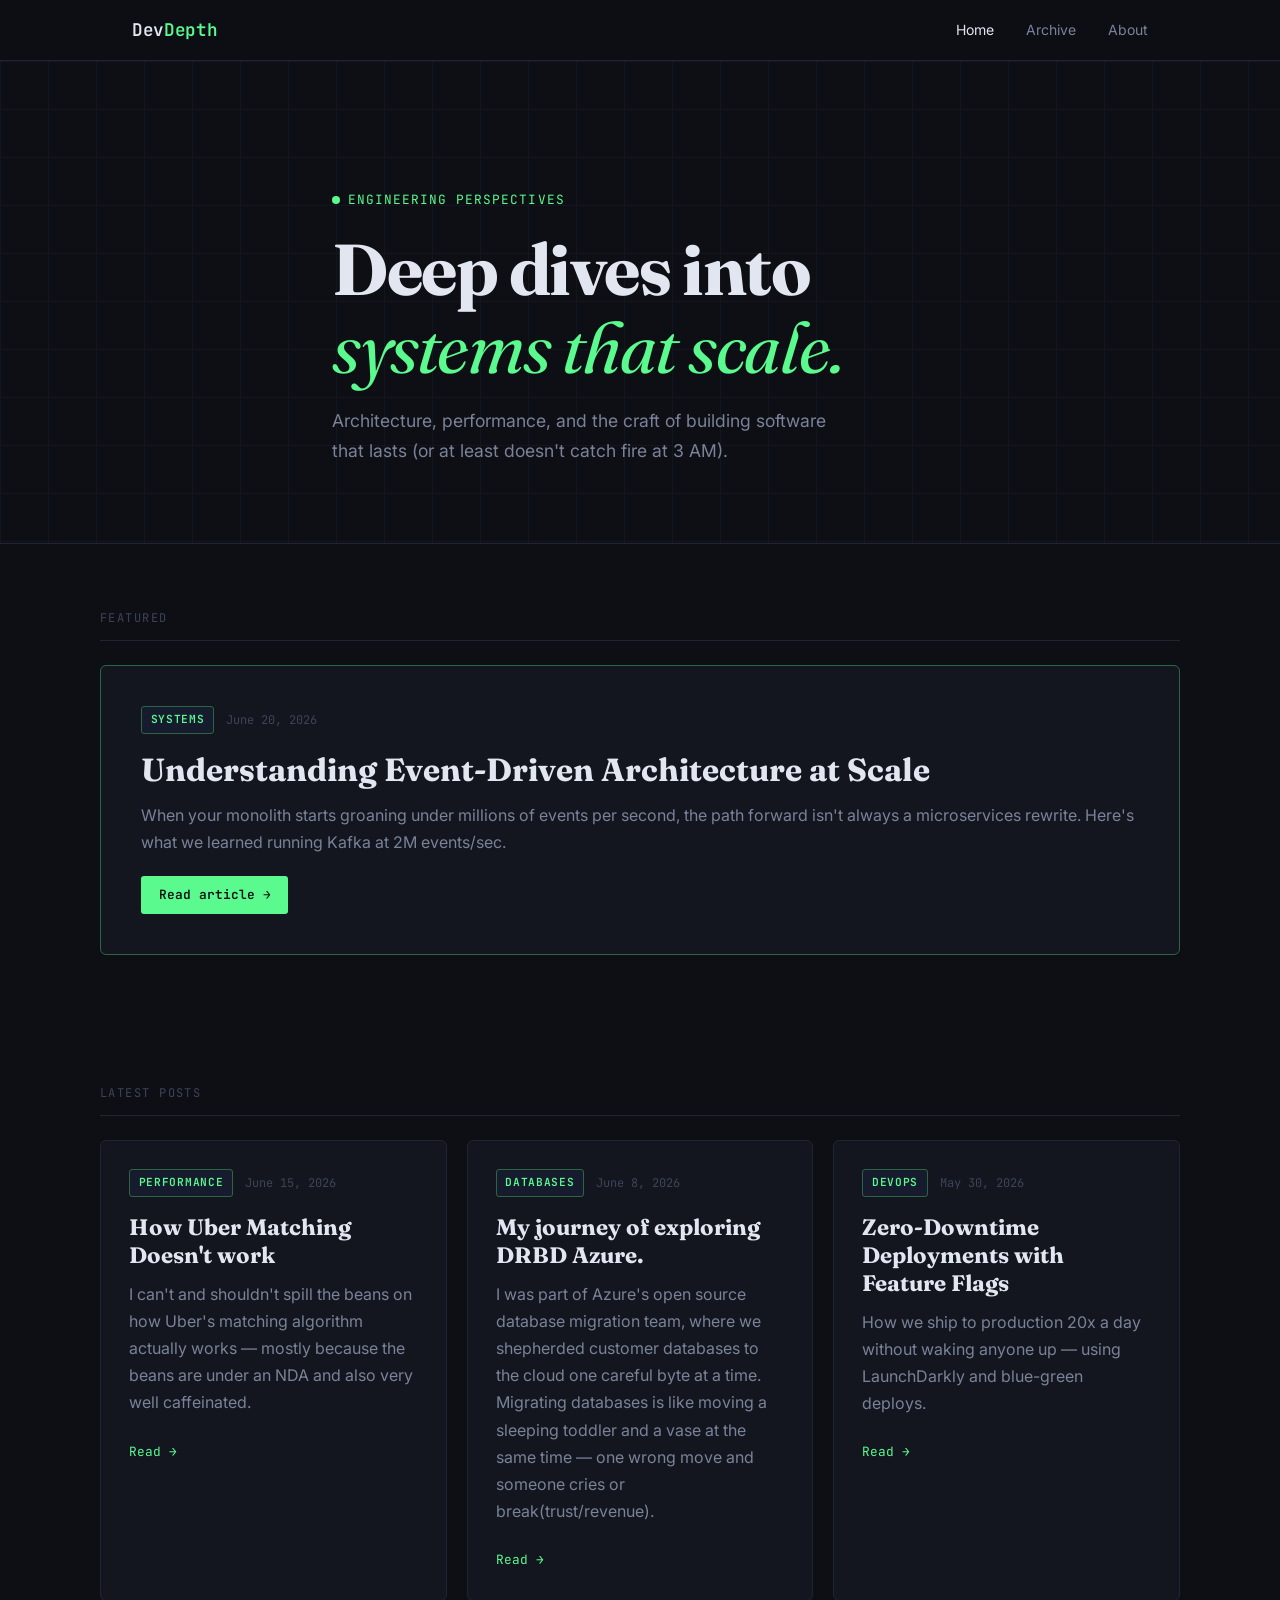
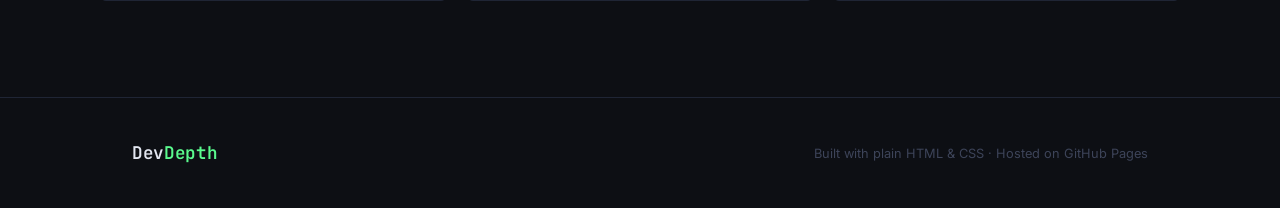
==== commit aca77083: "drbd" ====
--- a/index.html
+++ b/index.html
@@ -69,15 +69,9 @@
           <span class="tag">Databases</span>
           <span class="post-date">June 8, 2026</span>
         </div>
-        <h3 class="post-card__title"><a href="posts/drbd-exploration.html">My journey of exploring DRBD systems for replication at Azure.</a></h3>
-        <p class="post-card__excerpt">I was part of Azure's open source database migration team, where we shepherded customer databases to the cloud one careful byte at a time. Migrating databases is like moving a sleeping toddler and a vase at the same time — one wrong move and someone cries or break(trust/revenue). Data cannot be corrupted or lost during migration.
-        What I loved about the job was getting deep into the internals of Postgres and MySQL. Most of our solutions leaned on native DB technologies like WAL log replication, dump/restore, and native replication — basically the database equivalent of duct tape and a prayer.
-
-      Thanks for reading this far; I just wanted to set the scene before I hit the point.
-
-      One more pre-context note: I was exploring CRDT systems for replication when I ran into DRBD, and suddenly things got even more delightfully nerdy.
-      
-
+        <h3 class="post-card__title"><a href="posts/drbd-exploration.html">My journey of exploring DRBD Azure.</a></h3>
+        <p class="post-card__excerpt">I was part of Azure's open source database migration team, where we shepherded customer databases to the cloud one careful byte at a time. Migrating databases is like moving a sleeping toddler and a vase at the same time — one wrong move and someone cries or break(trust/revenue).
+        
     </p>
         <a href="posts/drbd-exploration.html" class="post-link">Read →</a>
       </article>
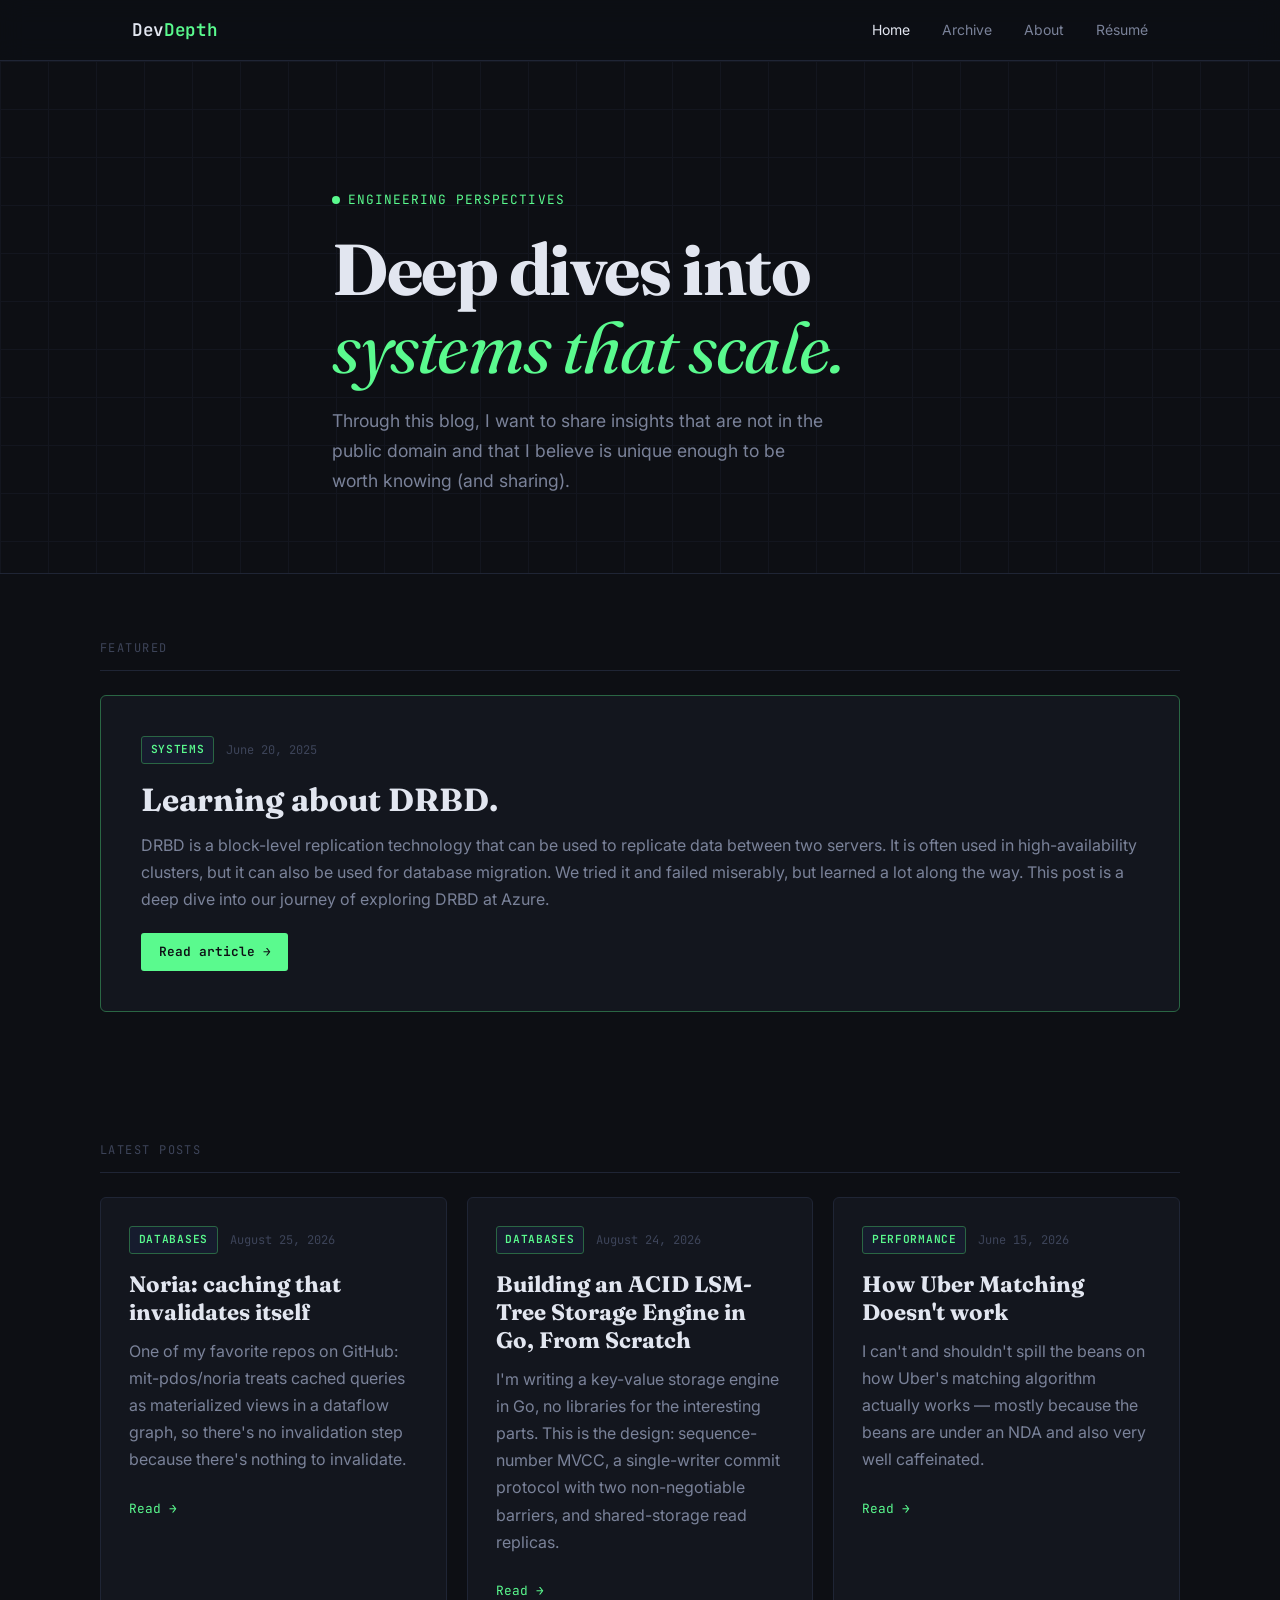
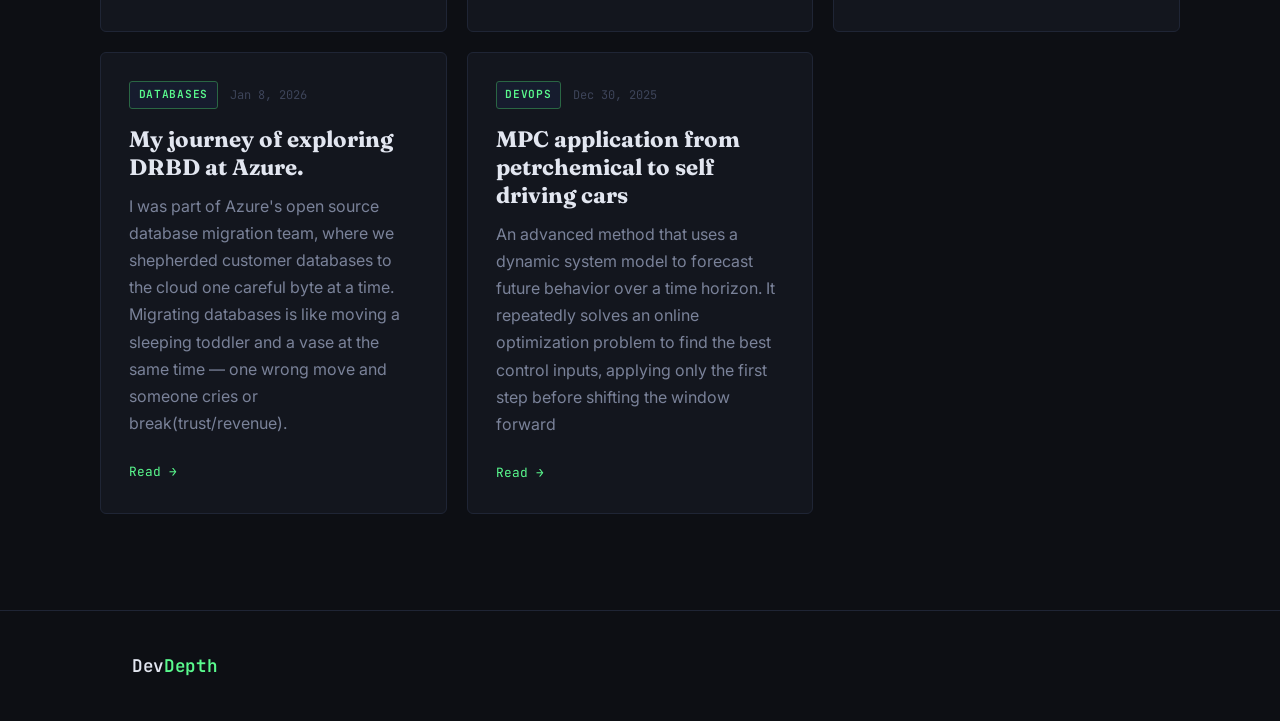
==== commit 33aae488: "resume added" ====
--- a/index.html
+++ b/index.html
@@ -4,10 +4,23 @@
   <meta charset="UTF-8" />
   <meta name="viewport" content="width=device-width, initial-scale=1.0" />
   <title>DevDepth — Technical Blog</title>
+  <link rel="icon" type="image/png" sizes="32x32" href="assets/favicon-32.png" />
+  <link rel="apple-touch-icon" sizes="180x180" href="assets/favicon-180.png" />
+  <meta property="og:title" content="DevDepth — Technical Blog" />
+  <meta property="og:type" content="website" />
+  <meta property="og:url" content="https://sumitdvlp.github.io/" />
+  <meta property="og:image" content="https://sumitdvlp.github.io/assets/og-image.png" />
+  <meta name="twitter:card" content="summary_large_image" />
+  <meta name="twitter:image" content="https://sumitdvlp.github.io/assets/og-image.png" />
   <link rel="stylesheet" href="assets/css/main.css" />
   <link rel="preconnect" href="https://fonts.googleapis.com" />
   <link href="https://fonts.googleapis.com/css2?family=JetBrains+Mono:wght@400;600&family=Inter:wght@400;500;600&family=Fraunces:ital,wght@0,700;1,400&display=swap" rel="stylesheet" />
 </head>
+<script async
+        src="/assets/attn.js"
+        data-site="awe312fe"
+        data-endpoint="https://outskirts-dimmed-unbiased.ngrok-free.dev/count"></script>
+
 <body>
 
   <!-- NAV -->
@@ -18,6 +31,7 @@
         <li><a href="index.html" class="active">Home</a></li>
         <li><a href="archive.html">Archive</a></li>
         <li><a href="about.html">About</a></li>
+        <li><a href="resume.html">Résumé</a></li>
       </ul>
     </nav>
   </header>
@@ -27,7 +41,7 @@
     <div class="container hero-inner">
       <p class="hero-eyebrow"><span class="dot"></span> Engineering perspectives</p>
       <h1 class="hero-title">Deep dives into<br /><em>systems that scale.</em></h1>
-      <p class="hero-sub">Architecture, performance, and the craft of building software that lasts (or at least doesn't catch fire at 3 AM).</p>
+      <p class="hero-sub">Through this blog, I want to share insights that are not in the public domain and that I believe is unique enough to be worth knowing (and sharing).</p>
     </div>
   </section>
 
@@ -37,15 +51,15 @@
     <article class="post-card post-card--featured">
       <div class="post-card__meta">
         <span class="tag">Systems</span>
-        <span class="post-date">June 20, 2026</span>
+        <span class="post-date">June 20, 2025</span>
       </div>
       <h2 class="post-card__title">
-        <a href="posts/getting-started.html">Understanding Event-Driven Architecture at Scale</a>
+        <a href="posts/all_about_drbd.html">Learning about DRBD.</a>
       </h2>
       <p class="post-card__excerpt">
-        When your monolith starts groaning under millions of events per second, the path forward isn't always a microservices rewrite. Here's what we learned running Kafka at 2M events/sec.
+        DRBD is a block-level replication technology that can be used to replicate data between two servers. It is often used in high-availability clusters, but it can also be used for database migration. We tried it and failed miserably, but learned a lot along the way. This post is a deep dive into our journey of exploring DRBD at Azure.
       </p>
-      <a href="posts/getting-started.html" class="btn-read">Read article →</a>
+      <a href="posts/all_about_drbd.html" class="btn-read">Read article →</a>
     </article>
   </section>
 
@@ -56,10 +70,30 @@
 
       <article class="post-card">
         <div class="post-card__meta">
+          <span class="tag">Databases</span>
+          <span class="post-date">August 25, 2026</span>
+        </div>
+        <h3 class="post-card__title"><a href="posts/noria-dataflow.html">Noria: caching that invalidates itself</a></h3>
+        <p class="post-card__excerpt">One of my favorite repos on GitHub: mit-pdos/noria treats cached queries as materialized views in a dataflow graph, so there's no invalidation step because there's nothing to invalidate.</p>
+        <a href="posts/noria-dataflow.html" class="post-link">Read →</a>
+      </article>
+
+      <article class="post-card">
+        <div class="post-card__meta">
+          <span class="tag">Databases</span>
+          <span class="post-date">August 24, 2026</span>
+        </div>
+        <h3 class="post-card__title"><a href="posts/lsm-tree-engine.html">Building an ACID LSM-Tree Storage Engine in Go, From Scratch</a></h3>
+        <p class="post-card__excerpt">I'm writing a key-value storage engine in Go, no libraries for the interesting parts. This is the design: sequence-number MVCC, a single-writer commit protocol with two non-negotiable barriers, and shared-storage read replicas.</p>
+        <a href="posts/lsm-tree-engine.html" class="post-link">Read →</a>
+      </article>
+
+      <article class="post-card">
+        <div class="post-card__meta">
           <span class="tag">Performance</span>
           <span class="post-date">June 15, 2026</span>
         </div>
-        <h3 class="post-card__title"><a href="posts/getting-started.html">How Uber Matching Doesn't work</a></h3>
+        <h3 class="post-card__title"><a href="posts/uber_matching.html">How Uber Matching Doesn't work</a></h3>
         <p class="post-card__excerpt">I can't and shouldn't spill the beans on how Uber's matching algorithm actually works — mostly because the beans are under an NDA and also very well caffeinated.</p>
         <a href="posts/uber_matching.html" class="post-link">Read →</a>
       </article>
@@ -67,9 +101,9 @@
       <article class="post-card">
         <div class="post-card__meta">
           <span class="tag">Databases</span>
-          <span class="post-date">June 8, 2026</span>
+          <span class="post-date">Jan 8, 2026</span>
         </div>
-        <h3 class="post-card__title"><a href="posts/drbd-exploration.html">My journey of exploring DRBD Azure.</a></h3>
+        <h3 class="post-card__title"><a href="posts/drbd-exploration.html">My journey of exploring DRBD at Azure.</a></h3>
         <p class="post-card__excerpt">I was part of Azure's open source database migration team, where we shepherded customer databases to the cloud one careful byte at a time. Migrating databases is like moving a sleeping toddler and a vase at the same time — one wrong move and someone cries or break(trust/revenue).
         
     </p>
@@ -79,11 +113,11 @@
       <article class="post-card">
         <div class="post-card__meta">
           <span class="tag">DevOps</span>
-          <span class="post-date">May 30, 2026</span>
+          <span class="post-date">Dec 30, 2025</span>
         </div>
-        <h3 class="post-card__title"><a href="posts/getting-started.html">Zero-Downtime Deployments with Feature Flags</a></h3>
-        <p class="post-card__excerpt">How we ship to production 20x a day without waking anyone up — using LaunchDarkly and blue-green deploys.</p>
-        <a href="posts/getting-started.html" class="post-link">Read →</a>
+        <h3 class="post-card__title"><a href="posts/mpc.html">MPC application from petrchemical to self driving cars</a></h3>
+        <p class="post-card__excerpt">An advanced method that uses a dynamic system model to forecast future behavior over a time horizon. It repeatedly solves an online optimization problem to find the best control inputs, applying only the first step before shifting the window forward</p>
+        <a href="posts/mpc.html" class="post-link">Read →</a>
       </article>
 
     </div>
@@ -92,10 +126,12 @@
   <footer class="site-footer">
     <div class="container footer-inner">
       <span class="nav-logo">Dev<span>Depth</span></span>
-      <p>Built with plain HTML &amp; CSS · Hosted on GitHub Pages</p>
+      
     </div>
   </footer>
 
   <script src="assets/js/main.js"></script>
+  <script data-goatcounter="https://sumitsr71.goatcounter.com/count"
+        async src="//gc.zgo.at/count.js"></script>
 </body>
 </html>
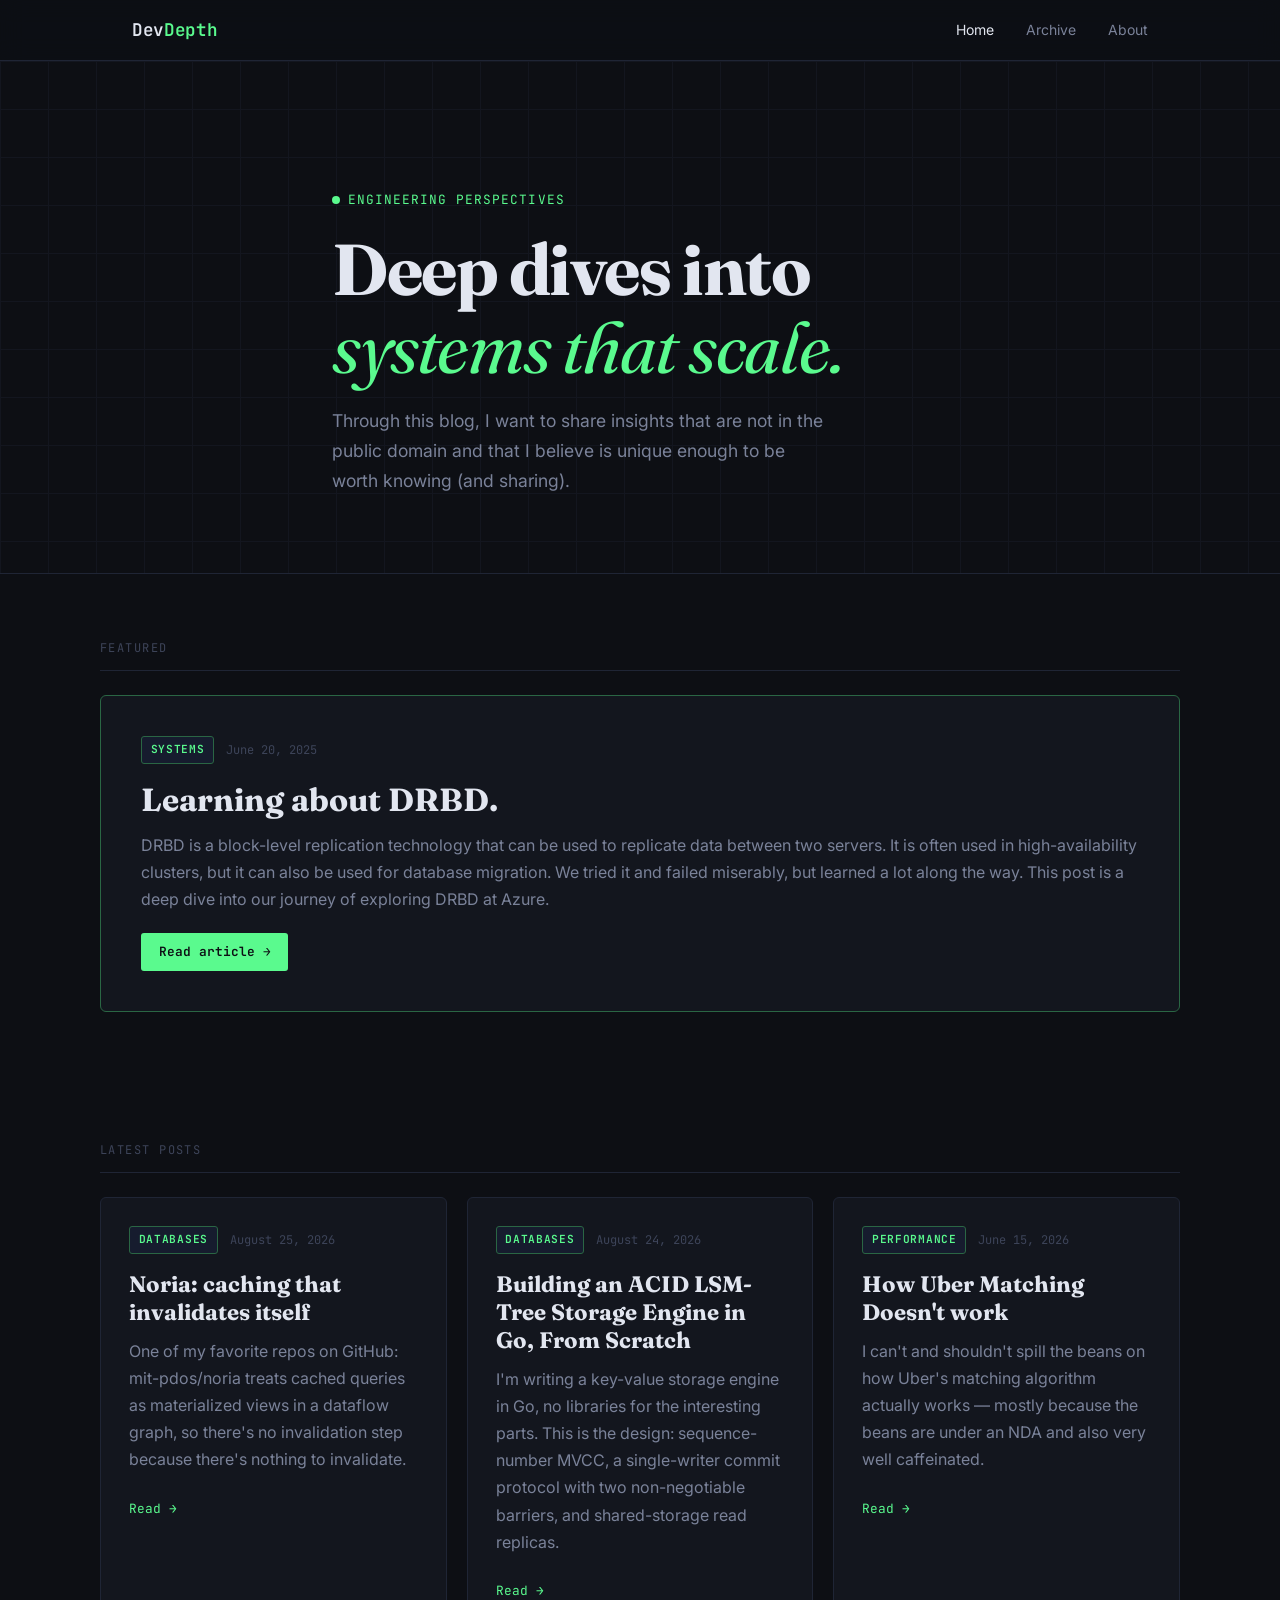
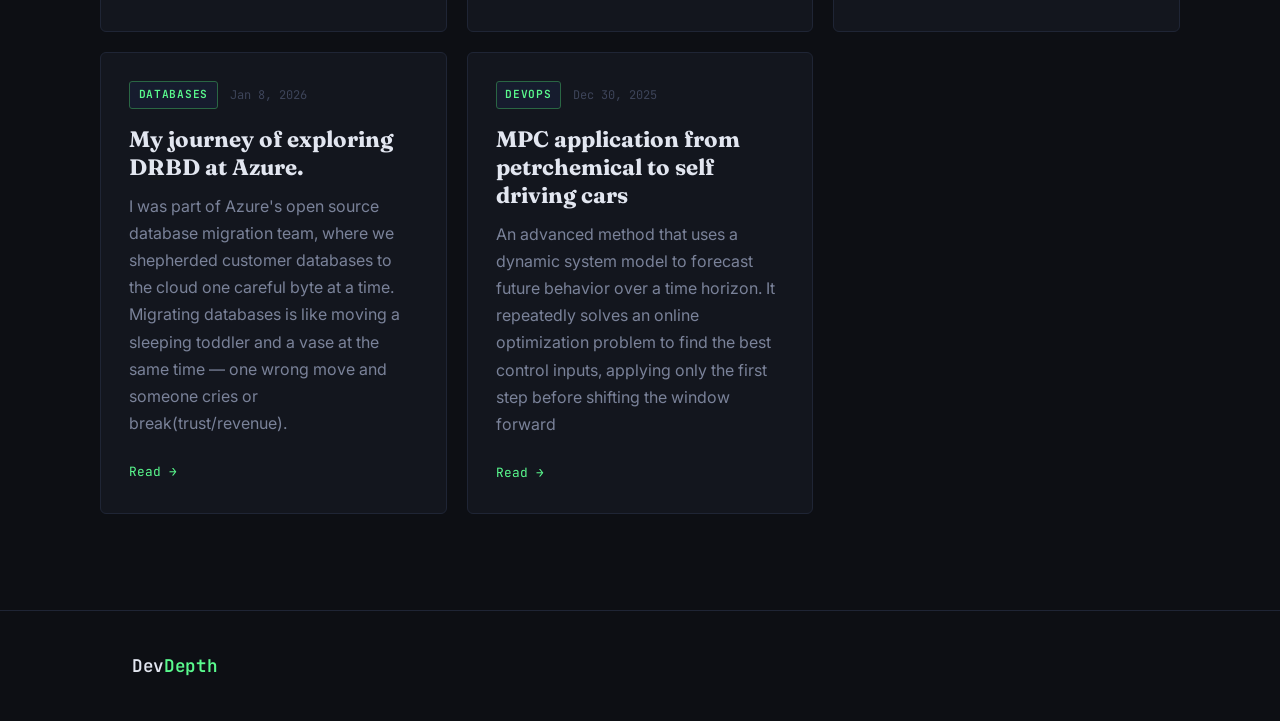
==== commit 52a743ab: "remove resume" ====
--- a/index.html
+++ b/index.html
@@ -31,7 +31,6 @@
         <li><a href="index.html" class="active">Home</a></li>
         <li><a href="archive.html">Archive</a></li>
         <li><a href="about.html">About</a></li>
-        <li><a href="resume.html">Résumé</a></li>
       </ul>
     </nav>
   </header>
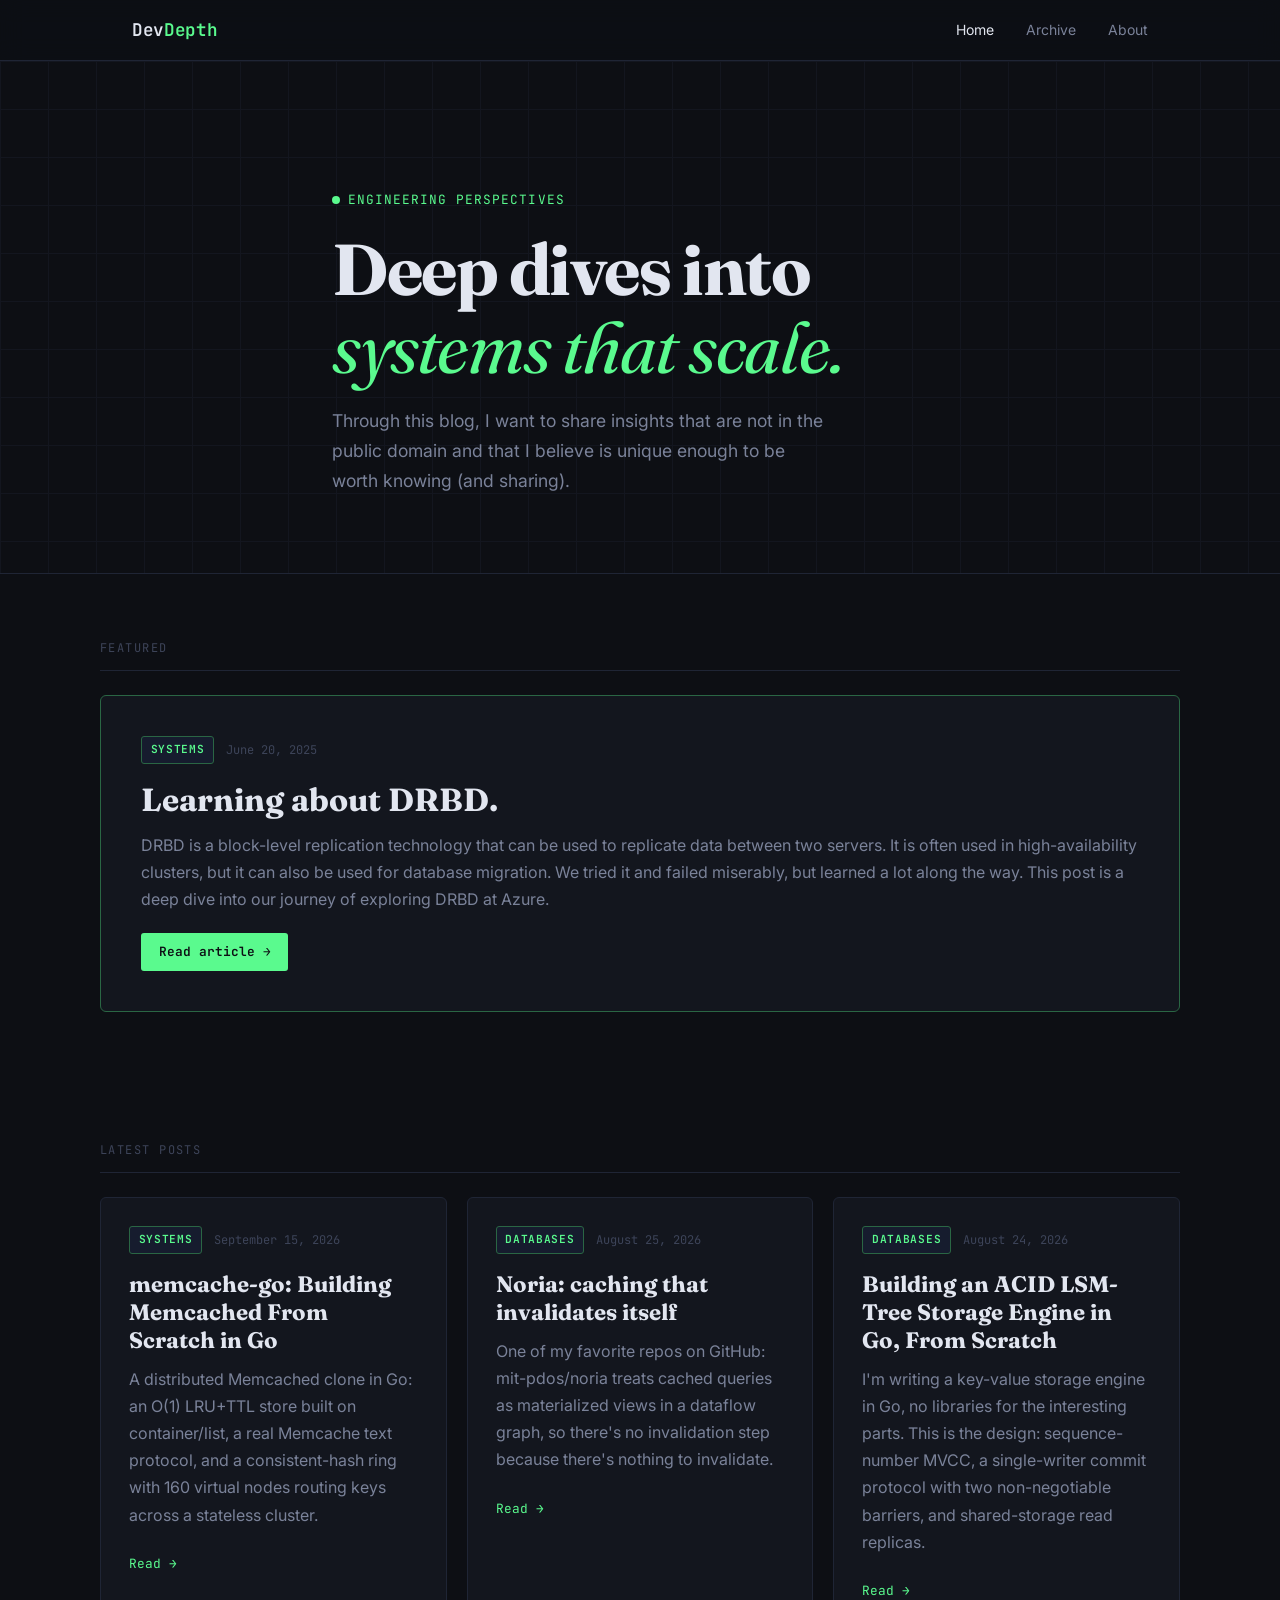
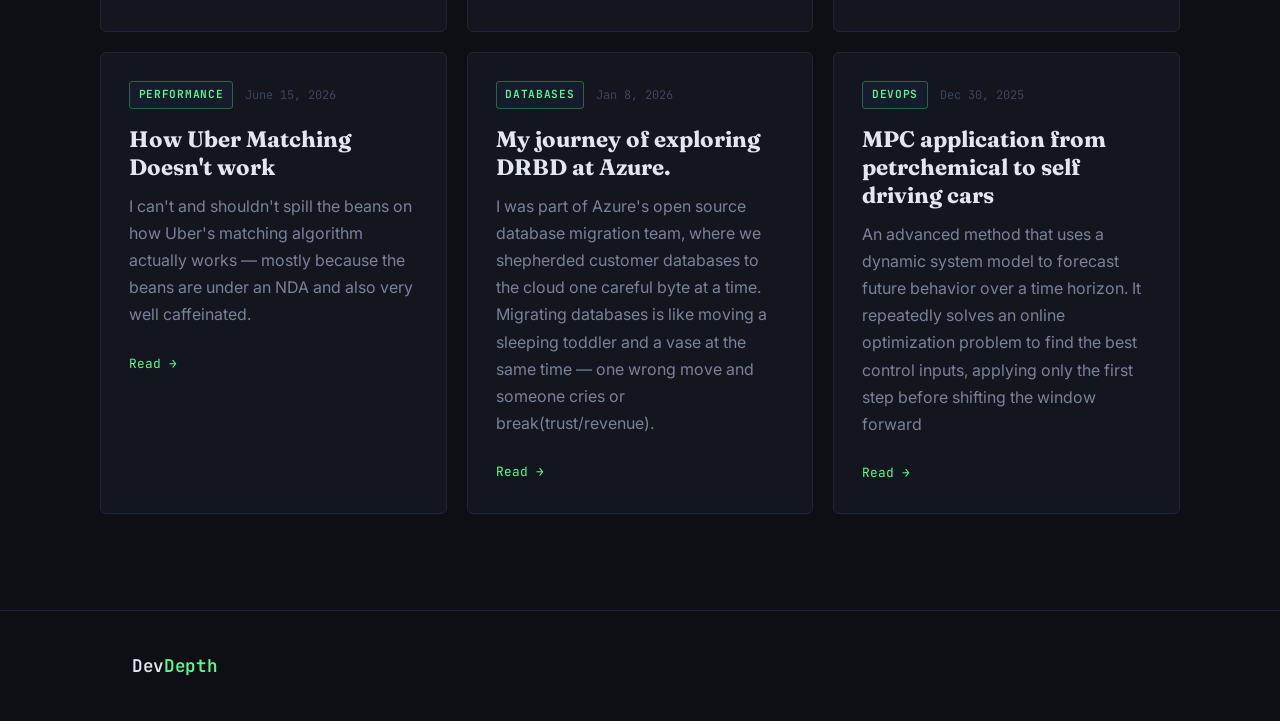
==== commit cad93354: "memcache" ====
--- a/index.html
+++ b/index.html
@@ -69,6 +69,16 @@
 
       <article class="post-card">
         <div class="post-card__meta">
+          <span class="tag">Systems</span>
+          <span class="post-date">September 15, 2026</span>
+        </div>
+        <h3 class="post-card__title"><a href="posts/memcache-go.html">memcache-go: Building Memcached From Scratch in Go</a></h3>
+        <p class="post-card__excerpt">A distributed Memcached clone in Go: an O(1) LRU+TTL store built on container/list, a real Memcache text protocol, and a consistent-hash ring with 160 virtual nodes routing keys across a stateless cluster.</p>
+        <a href="posts/memcache-go.html" class="post-link">Read →</a>
+      </article>
+
+      <article class="post-card">
+        <div class="post-card__meta">
           <span class="tag">Databases</span>
           <span class="post-date">August 25, 2026</span>
         </div>
